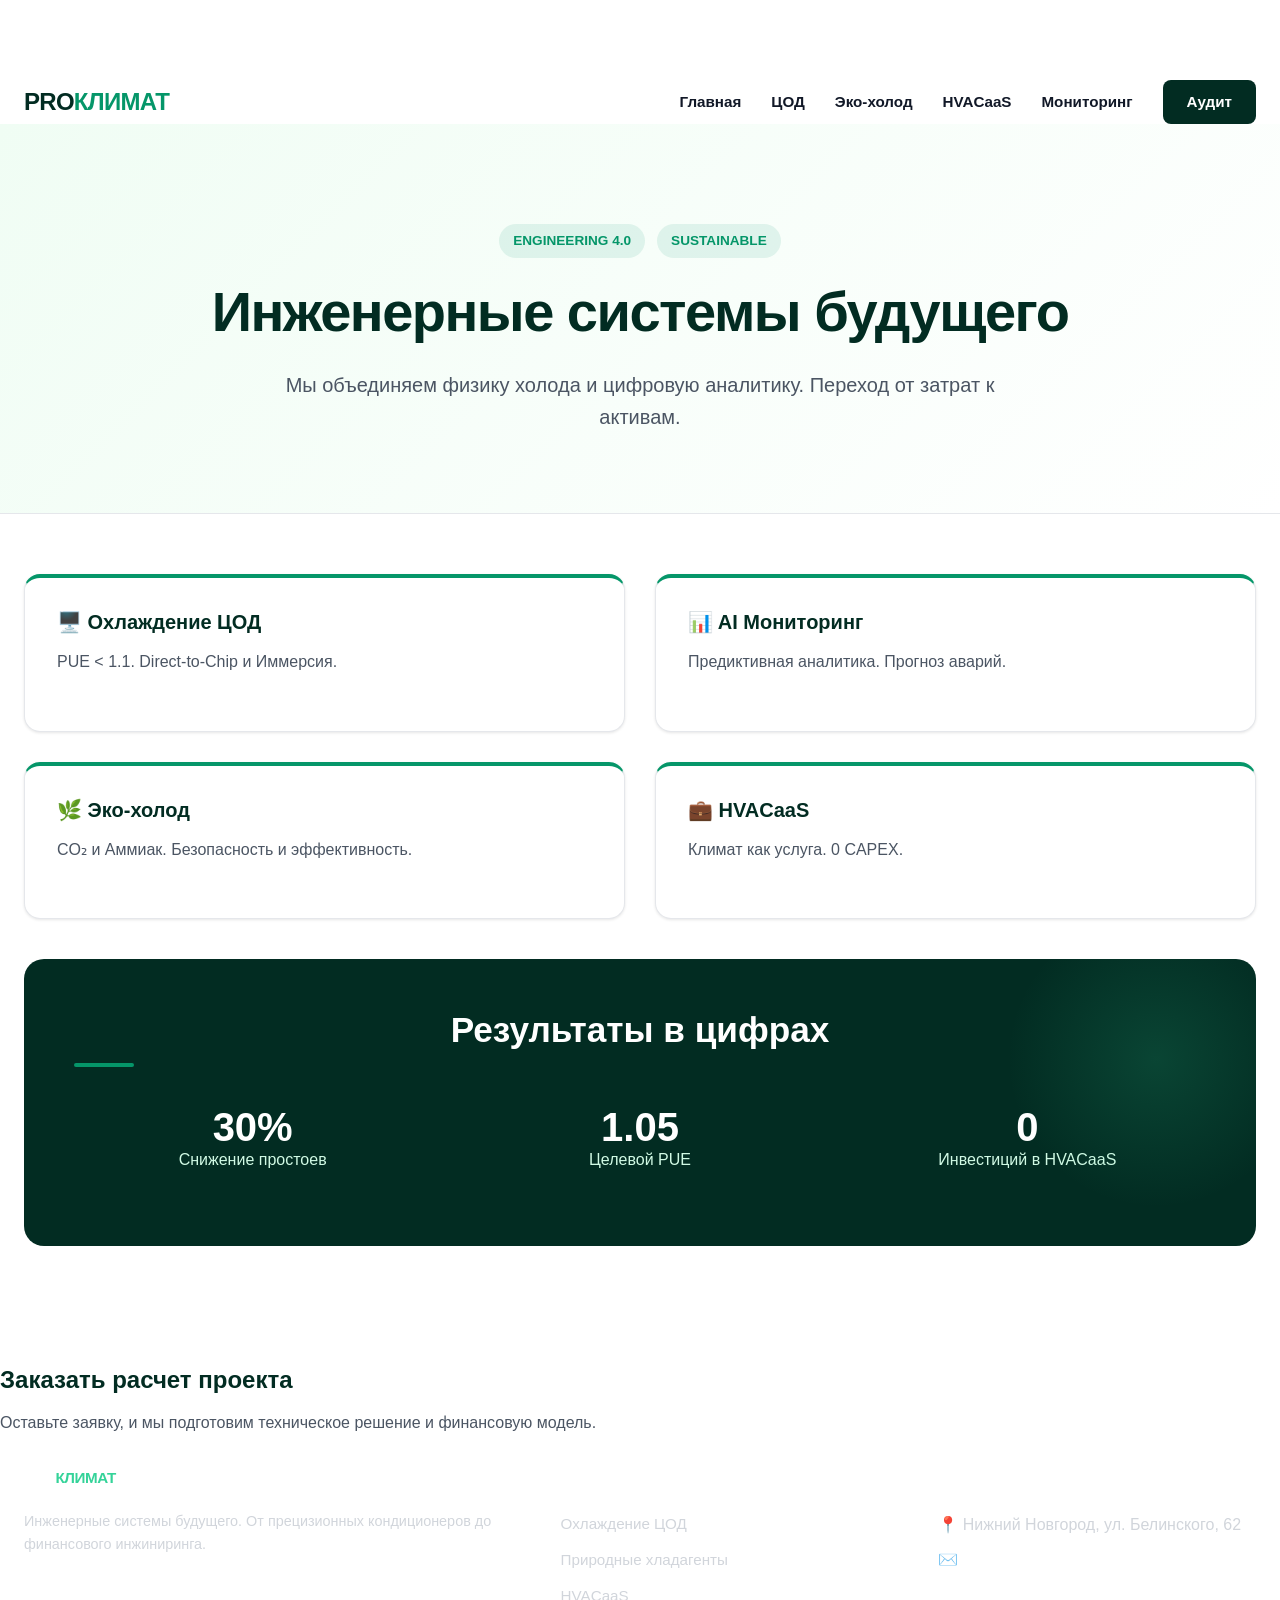
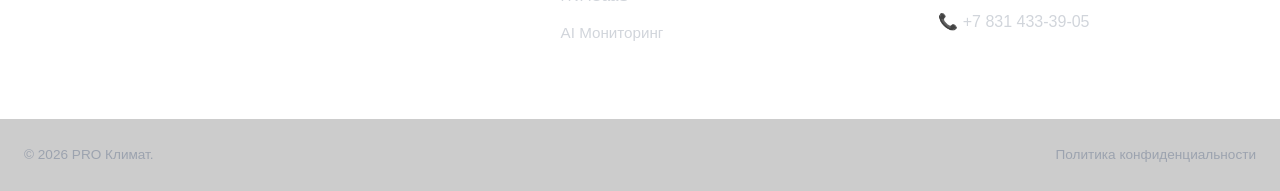
==== index.html @ 6e1ad351 "1st lose version" ====
<!DOCTYPE html>
<html lang="ru">
<head>
    <meta charset="UTF-8">
    <meta name="viewport" content="width=device-width, initial-scale=1.0">
    <title>PRO Климат — Инженерные системы будущего</title>
    <link rel="stylesheet" href="assets/css/site.css">
</head>
<body>
    <div id="header-inj"></div>

    <section class="hero" style="text-align: center;">
        <div class="container">
            <div class="badges" style="justify-content: center; margin-bottom: 20px;">
                <div class="badge">Engineering 4.0</div>
                <div class="badge">Sustainable</div>
            </div>
            <h1 class="hero-title">Инженерные системы будущего</h1>
            <p class="hero-desc" style="margin: 0 auto;">Мы объединяем физику холода и цифровую аналитику. Переход от затрат к активам.</p>
        </div>
    </section>

    <div class="container content" style="margin-bottom: 80px;">
        <div class="grid-2">
            <a href="data-centre.html" class="card card-accent">
                <h4>🖥️ Охлаждение ЦОД</h4>
                <p>PUE < 1.1. Direct-to-Chip и Иммерсия.</p>
            </a>
            <a href="monitoring.html" class="card card-accent">
                <h4>📊 AI Мониторинг</h4>
                <p>Предиктивная аналитика. Прогноз аварий.</p>
            </a>
            <a href="natural-refrigerant.html" class="card card-accent">
                <h4>🌿 Эко-холод</h4>
                <p>CO₂ и Аммиак. Безопасность и эффективность.</p>
            </a>
            <a href="hvacaas.html" class="card card-accent">
                <h4>💼 HVACaaS</h4>
                <p>Климат как услуга. 0 CAPEX.</p>
            </a>
        </div>
        
        <div class="dark-section" style="text-align: center;">
            <h2 style="margin-top:0;">Результаты в цифрах</h2>
            <div class="grid-3" style="margin-top:40px;">
                <div><div class="vb-val">30%</div><p>Снижение простоев</p></div>
                <div><div class="vb-val">1.05</div><p>Целевой PUE</p></div>
                <div><div class="vb-val">0</div><p>Инвестиций в HVACaaS</p></div>
            </div>
        </div>
    </div>

    <div id="cta-inj"></div>
    <div id="footer-inj"></div>
    <script src="assets/js/site.js"></script>
</body>
</html>
---- assets/css/site.css ----
/* ==========================================================================
   1. ДИЗАЙН-СИСТЕМА (ПЕРЕМЕННЫЕ)
   ========================================================================== */
:root {
    /* Цвета */
    --c-primary:      #022c22; /* Темно-зеленый (Основа) */
    --c-secondary:    #059669; /* Эмеральд (Акцент) */
    --c-accent:       #34D399; /* Ярко-зеленый (Детали) */
    --c-text-main:    #111827; /* Основной текст */
    --c-text-light:   #4B5563; /* Второстепенный текст */
    --c-bg-body:      #FFFFFF;
    --c-bg-gray:      #F9FAFB; /* Фон секций */
    --c-border:       #E5E7EB;
    
    /* Размеры и Отступы */
    --header-h:       80px;
    --container-w:    1280px;
    --radius:         16px;
    --section-gap:    100px;   /* Стандартный отступ между секциями */
    
    /* Тени */
    --shadow-sm:      0 1px 3px rgba(0,0,0,0.1);
    --shadow-md:      0 4px 6px -1px rgba(0,0,0,0.1);
    --shadow-lg:      0 10px 15px -3px rgba(0,0,0,0.1);
    --shadow-hover:   0 20px 25px -5px rgba(5, 150, 105, 0.15);
    
    /* Анимация */
    --transition:     all 0.3s cubic-bezier(0.4, 0, 0.2, 1);
}

/* ==========================================================================
   2. БАЗОВЫЕ СТИЛИ (RESET)
   ========================================================================== */
*, *::before, *::after { box-sizing: border-box; margin: 0; padding: 0; }

html { 
    scroll-behavior: smooth; 
    scroll-padding-top: 100px; 
}

body {
    font-family: 'Inter', sans-serif;
    color: var(--c-text-main);
    background-color: var(--c-bg-body);
    line-height: 1.6;
    -webkit-font-smoothing: antialiased;
    
    /* STICKY FOOTER HACK */
    display: flex;
    flex-direction: column;
    min-height: 100vh;
    padding-top: var(--header-h); /* Отступ под фиксированную шапку */
}

h1, h2, h3, h4 {
    font-family: 'Manrope', sans-serif;
    font-weight: 800;
    color: var(--c-primary);
    line-height: 1.2;
    margin-bottom: 1rem;
}

p { margin-bottom: 1.5rem; color: var(--c-text-light); }
a { text-decoration: none; color: inherit; transition: var(--transition); }
ul { list-style: none; }
img { max-width: 100%; display: block; }

/* Контейнер */
.container {
    width: 100%;
    max-width: var(--container-w);
    margin: 0 auto;
    padding: 0 24px;
}

/* ==========================================================================
   3. КОМПОНЕНТЫ ШАПКИ (HEADER)
   ========================================================================== */
header {
    position: fixed; top: 0; left: 0; width: 100%; height: var(--header-h);
    background: rgba(255, 255, 255, 0.98);
    border-bottom: 1px solid var(--c-border);
    backdrop-filter: blur(12px);
    z-index: 1000;
    display: flex; align-items: center;
}

.header-inner { display: flex; justify-content: space-between; align-items: center; }

.logo { 
    font-family: 'Manrope', sans-serif; font-size: 1.5rem; font-weight: 800; 
    color: var(--c-primary); text-transform: uppercase; letter-spacing: -0.03em; 
}
.logo span { color: var(--c-secondary); }

.nav { display: flex; gap: 30px; align-items: center; }
.nav a { font-weight: 600; font-size: 0.95rem; color: var(--c-text-main); position: relative; }
.nav a:hover, .nav a.active { color: var(--c-secondary); }

.btn-nav {
    padding: 10px 24px; background: var(--c-primary); color: white !important;
    border-radius: 8px; font-weight: 600; font-size: 0.9rem;
}
.btn-nav:hover { background: var(--c-secondary); transform: translateY(-2px); }

/* ==========================================================================
   4. HERO SECTION
   ========================================================================== */
.hero {
    padding: 100px 0 80px;
    background: linear-gradient(135deg, #F0FDF4 0%, #FFFFFF 100%);
    border-bottom: 1px solid var(--c-border);
    margin-bottom: 60px;
}

.breadcrumbs { font-size: 0.9rem; color: var(--c-text-light); margin-bottom: 24px; font-weight: 500; }
.breadcrumbs a:hover { color: var(--c-secondary); }
.breadcrumbs span { margin: 0 10px; color: #D1D5DB; }

.hero-title { font-size: 3.5rem; margin-bottom: 24px; letter-spacing: -1.5px; }
.hero-desc { font-size: 1.25rem; max-width: 750px; margin-bottom: 35px; color: var(--c-text-light); }

.badges { display: flex; gap: 12px; flex-wrap: wrap; }
.badge { 
    background: rgba(5, 150, 105, 0.1); color: var(--c-secondary); 
    padding: 6px 14px; border-radius: 50px; font-size: 0.85rem; font-weight: 700; text-transform: uppercase;
}

/* ==========================================================================
   5. СЕТКА И ЛЕЙАУТ (Sidebar + Content)
   ========================================================================== */
.layout {
    display: grid;
    grid-template-columns: 260px 1fr;
    gap: 60px;
    align-items: start;
    margin-bottom: var(--section-gap);
}

/* Сайдбар */
.sidebar { position: sticky; top: 120px; }
.side-menu { border-left: 2px solid var(--c-border); padding-left: 0; }
.side-menu a {
    display: block; padding: 12px 20px; color: var(--c-text-light);
    font-size: 0.95rem; font-weight: 500; margin-left: -2px; border-left: 2px solid transparent;
}
.side-menu a:hover, .side-menu a.active {
    color: var(--c-secondary); border-left-color: var(--c-secondary);
    background: linear-gradient(90deg, #F0FDF4 0%, transparent 100%);
    font-weight: 700;
}
.side-label { 
    font-size: 0.75rem; text-transform: uppercase; letter-spacing: 1px; 
    color: #9CA3AF; margin-bottom: 15px; font-weight: 800; 
}

/* Контент */
.content section { margin-bottom: 80px; scroll-margin-top: 120px; }
.content h2 { 
    font-size: 2.2rem; margin-bottom: 25px; position: relative; padding-bottom: 15px; 
}
.content h2::after { 
    content: ''; position: absolute; bottom: 0; left: 0; 
    width: 60px; height: 4px; background: var(--c-secondary); border-radius: 2px;
}
.content h3 { font-size: 1.6rem; margin-top: 40px; margin-bottom: 20px; }

/* ==========================================================================
   6. UI ЭЛЕМЕНТЫ (Карточки, Списки, Таблицы)
   ========================================================================== */
.grid-2 { display: grid; grid-template-columns: 1fr 1fr; gap: 30px; }
.grid-3 { display: grid; grid-template-columns: repeat(3, 1fr); gap: 30px; }

.card {
    background: white; padding: 32px; border-radius: var(--radius);
    border: 1px solid var(--c-border); box-shadow: var(--shadow-sm);
    transition: var(--transition); height: 100%; display: flex; flex-direction: column;
}
.card:hover { transform: translateY(-5px); box-shadow: var(--shadow-hover); border-color: var(--c-accent); }
.card-accent { border-top: 4px solid var(--c-secondary); }
.card h4 { font-size: 1.25rem; margin-bottom: 15px; }

/* Списки с галочками */
.list-check li { display: flex; align-items: flex-start; gap: 15px; margin-bottom: 12px; }
.icon-ok { 
    flex-shrink: 0; width: 24px; height: 24px; background: #D1FAE5; color: var(--c-secondary);
    border-radius: 50%; display: flex; align-items: center; justify-content: center; font-size: 0.8rem; margin-top: 2px;
}

/* Таблицы */
.table-responsive { overflow-x: auto; margin: 30px 0; border: 1px solid var(--c-border); border-radius: var(--radius); }
table { width: 100%; border-collapse: collapse; min-width: 600px; }
th { background: #F3F4F6; padding: 18px 24px; text-align: left; font-size: 0.85rem; text-transform: uppercase; color: var(--c-text-light); }
td { padding: 18px 24px; border-top: 1px solid var(--c-border); vertical-align: top; }
tr:hover td { background: #F9FAFB; }

/* Темный блок (Интерактив) */
.dark-section {
    background: var(--c-primary); color: white; padding: 50px; 
    border-radius: 20px; margin: 40px 0; position: relative; overflow: hidden;
}
.dark-section::before {
    content: ''; position: absolute; top: -50px; right: -50px; width: 300px; height: 300px;
    background: radial-gradient(circle, rgba(52, 211, 153, 0.15) 0%, transparent 70%);
    border-radius: 50%; pointer-events: none;
}
.dark-section h2, .dark-section h3, .dark-section h4 { color: white; }
.dark-section p { color: #D1FAE5; }

/* ==========================================================================
   7. ВИЗУАЛИЗАЦИЯ ДАННЫХ (Графики)
   ========================================================================== */
/* График колонок */
.viz-bars { display: flex; align-items: flex-end; gap: 20px; height: 160px; margin-top: 30px; }
.vb-col { 
    flex: 1; background: rgba(255,255,255,0.1); border-radius: 8px 8px 0 0;
    display: flex; flex-direction: column; justify-content: flex-end; align-items: center;
    padding-bottom: 10px; position: relative; transition: height 1s ease;
}
.vb-col.active { background: var(--c-secondary); box-shadow: 0 0 30px rgba(5,150,105,0.4); }
.vb-val { font-size: 2.5rem; font-weight: 800; color: white; line-height: 1; }
.vb-lbl { position: absolute; bottom: -30px; font-size: 0.8rem; text-transform: uppercase; opacity: 0.7; color: #D1FAE5; }

/* График сенсора */
.sensor-chart { display: flex; align-items: flex-end; height: 100px; gap: 3px; margin-top: 20px; }
.sc-bar { flex: 1; background: var(--c-secondary); opacity: 0.6; border-radius: 2px 2px 0 0; transition: height 0.2s; }
.sc-bar.alert { background: #EF4444; opacity: 1; }

/* Полосы GWP */
.gwp-item { margin-bottom: 20px; }
.gwp-head { display: flex; justify-content: space-between; font-size: 0.9rem; font-weight: 700; margin-bottom: 8px; }
.gwp-bg { width: 100%; background: #E5E7EB; height: 10px; border-radius: 6px; overflow: hidden; }
.gwp-bar { height: 100%; background: #EF4444; width: 0; transition: width 1.5s ease-out; }
.gwp-bar.eco { background: var(--c-secondary); }

/* ==========================================================================
   8. CTA & ПОДВАЛ
   ========================================================================== */
.cta-wrapper {
    background: var(--c-bg-gray); padding: 80px 0; border-top: 1px solid var(--c-border);
}
.cta-card {
    background: white; padding: 60px; border-radius: 24px; max-width: 800px; margin: 0 auto;
    text-align: center; border: 1px solid var(--c-border); box-shadow: var(--shadow-lg);
}
.amo-container { margin-top: 30px; min-height: 250px; }

footer { 
    background: var(--c-primary); color: white; 
    padding-top: 80px; margin-top: auto; 
}
.footer-cols { display: grid; grid-template-columns: 1.5fr 1fr 1fr; gap: 60px; margin-bottom: 60px; }
.f-col h4 { color: white; margin-bottom: 25px; font-size: 1.1rem; }
.f-col a { display: block; color: #D1D5DB; margin-bottom: 12px; font-size: 0.95rem; }
.f-col a:hover { color: var(--c-accent); padding-left: 5px; }
.f-btm { background: rgba(0,0,0,0.2); padding: 25px 0; font-size: 0.85rem; color: #9CA3AF; }
.f-btm-inner { display: flex; justify-content: space-between; }

/* ==========================================================================
   9. АДАПТИВНОСТЬ
   ========================================================================== */
@media (max-width: 992px) {
    .hero-title { font-size: 2.5rem; }
    .layout { grid-template-columns: 1fr; gap: 40px; }
    .sidebar { display: none; }
    .nav { display: none; } /* Скрываем меню на моб */
    .grid-2, .grid-3, .footer-cols { grid-template-columns: 1fr; gap: 30px; }
    .cta-card { padding: 30px; }
}
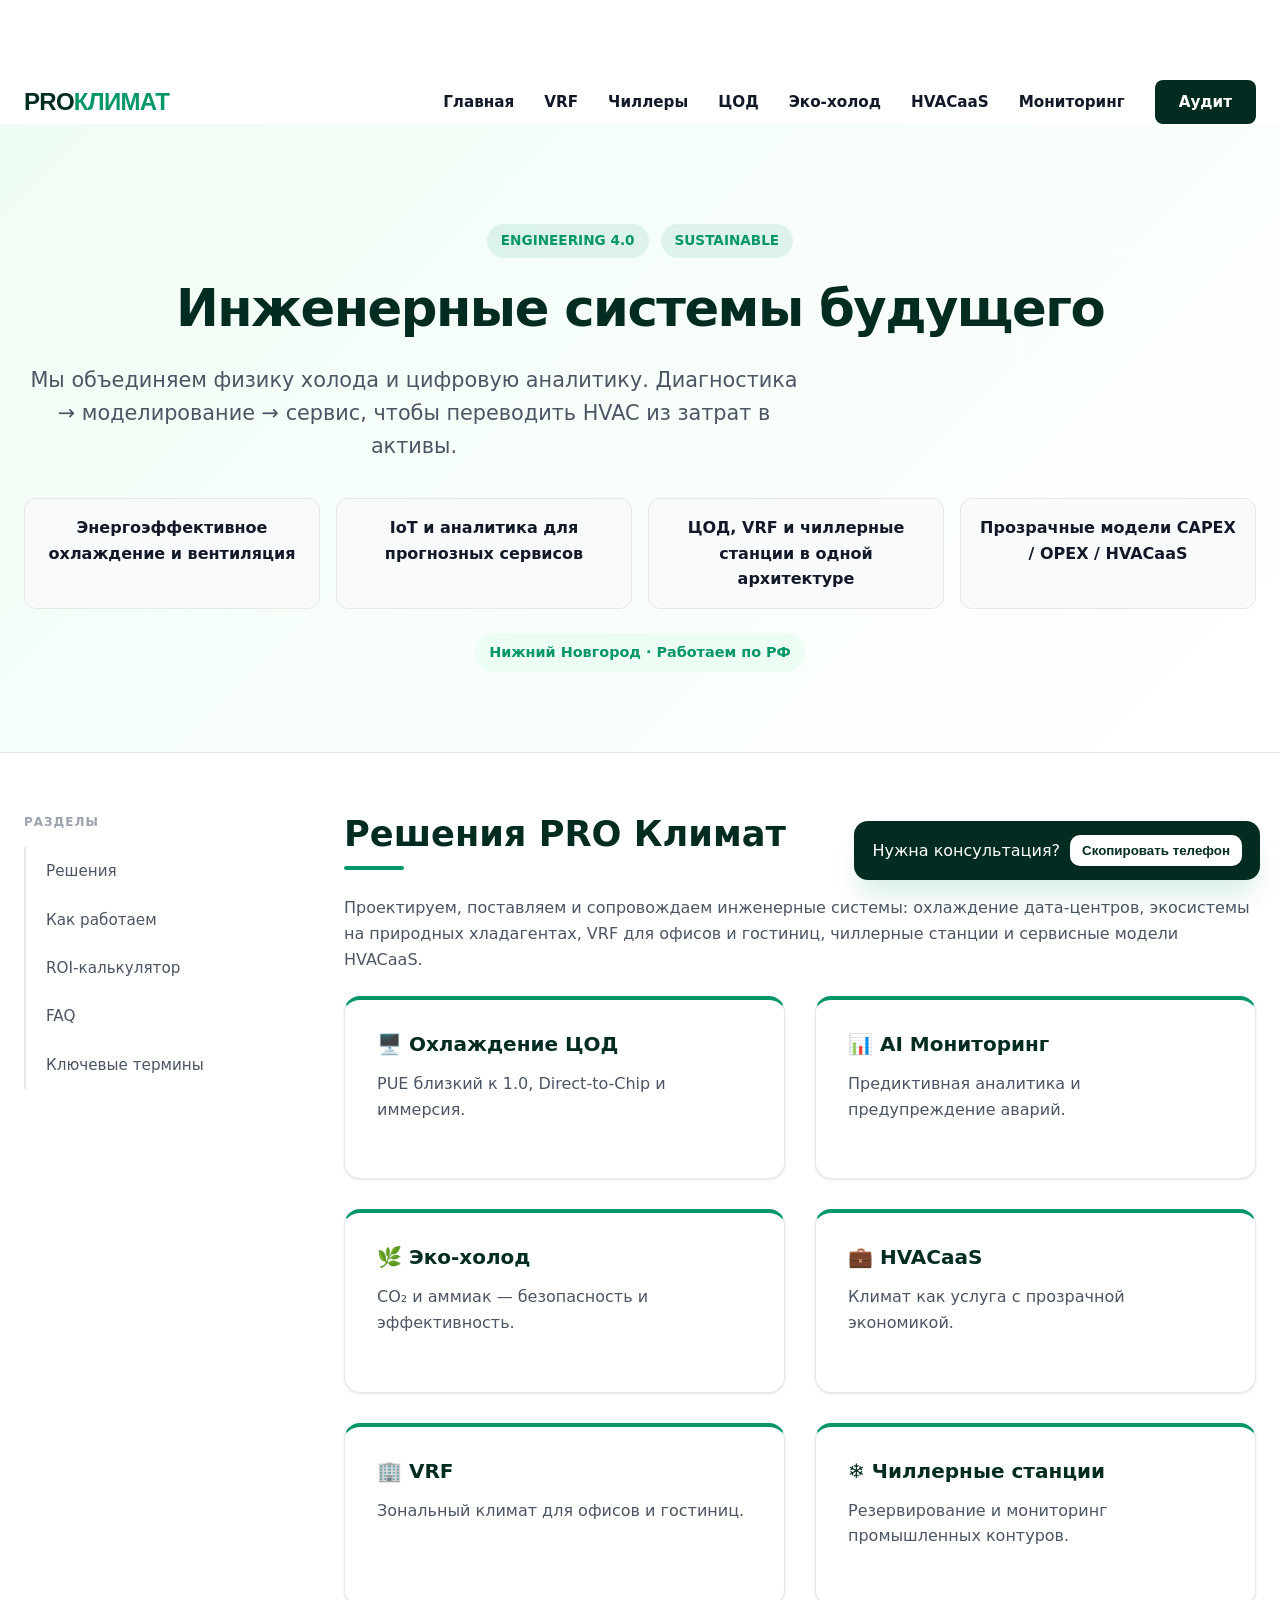
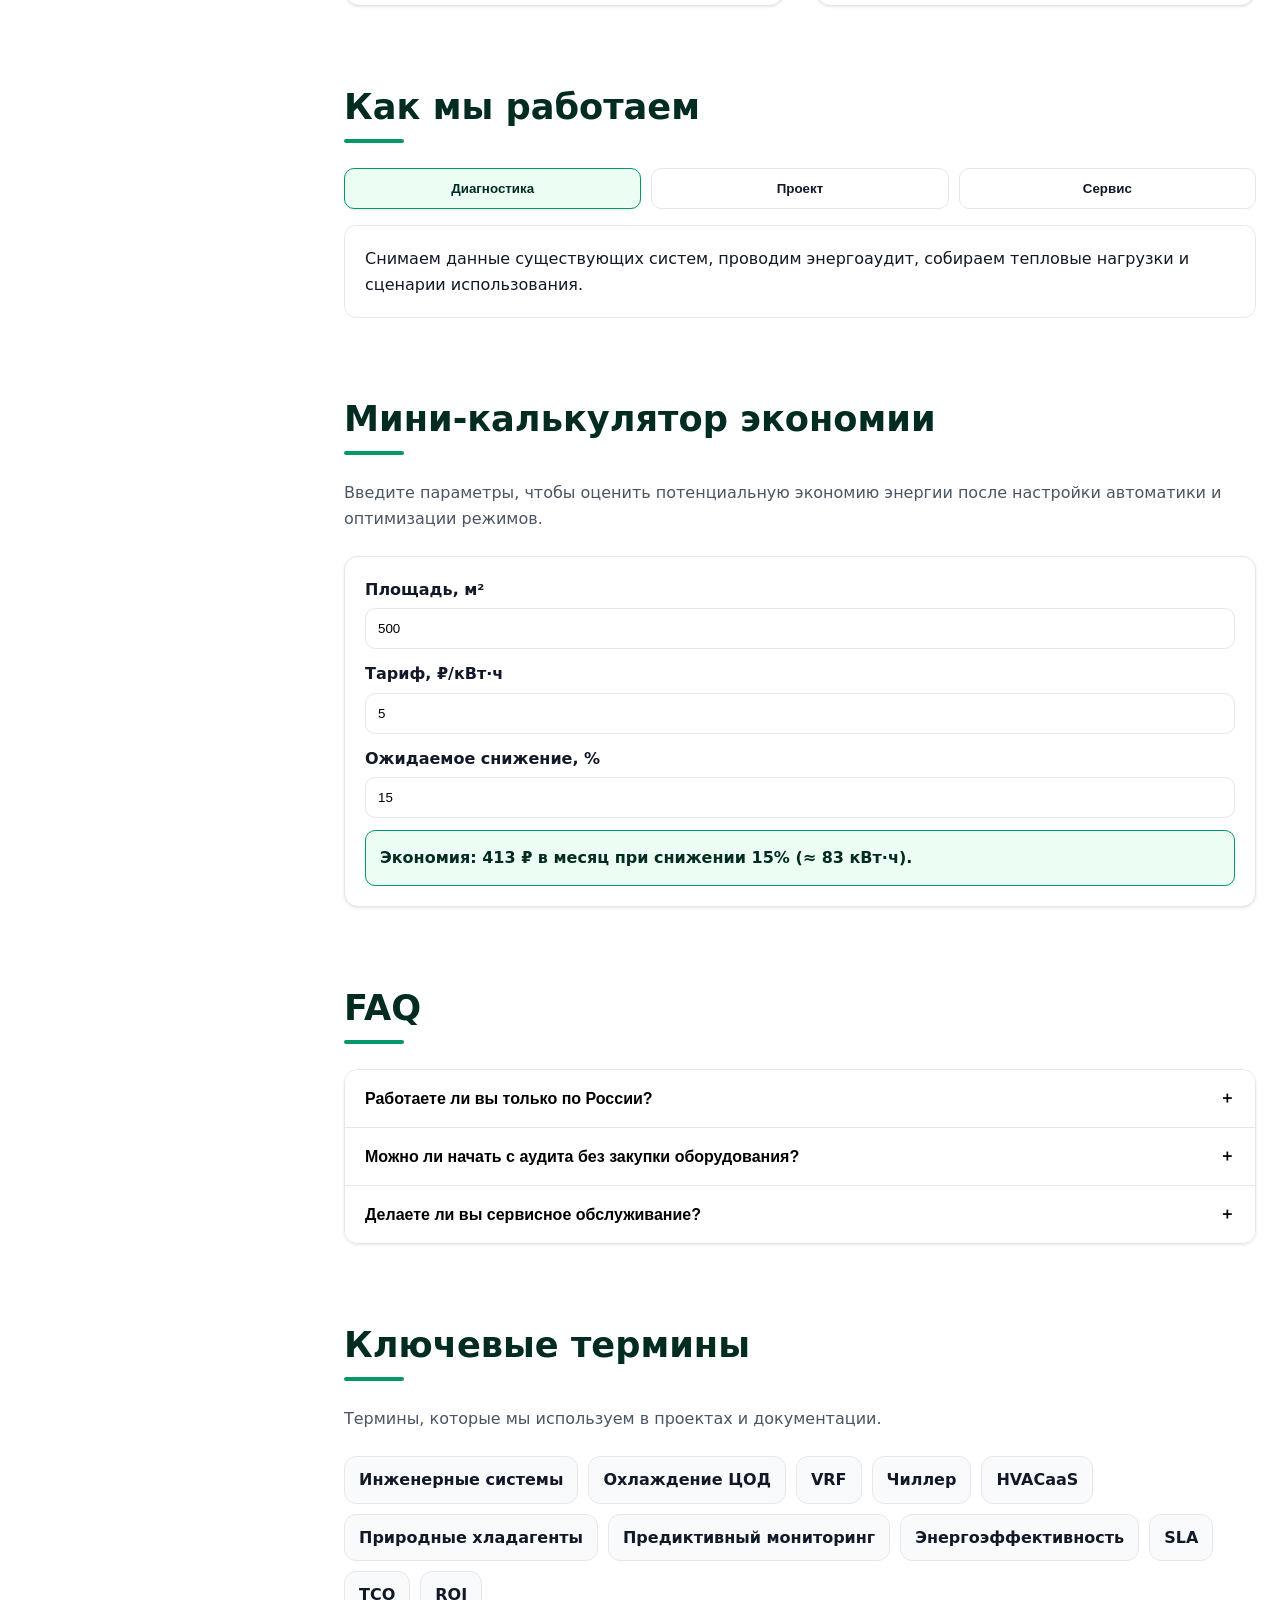
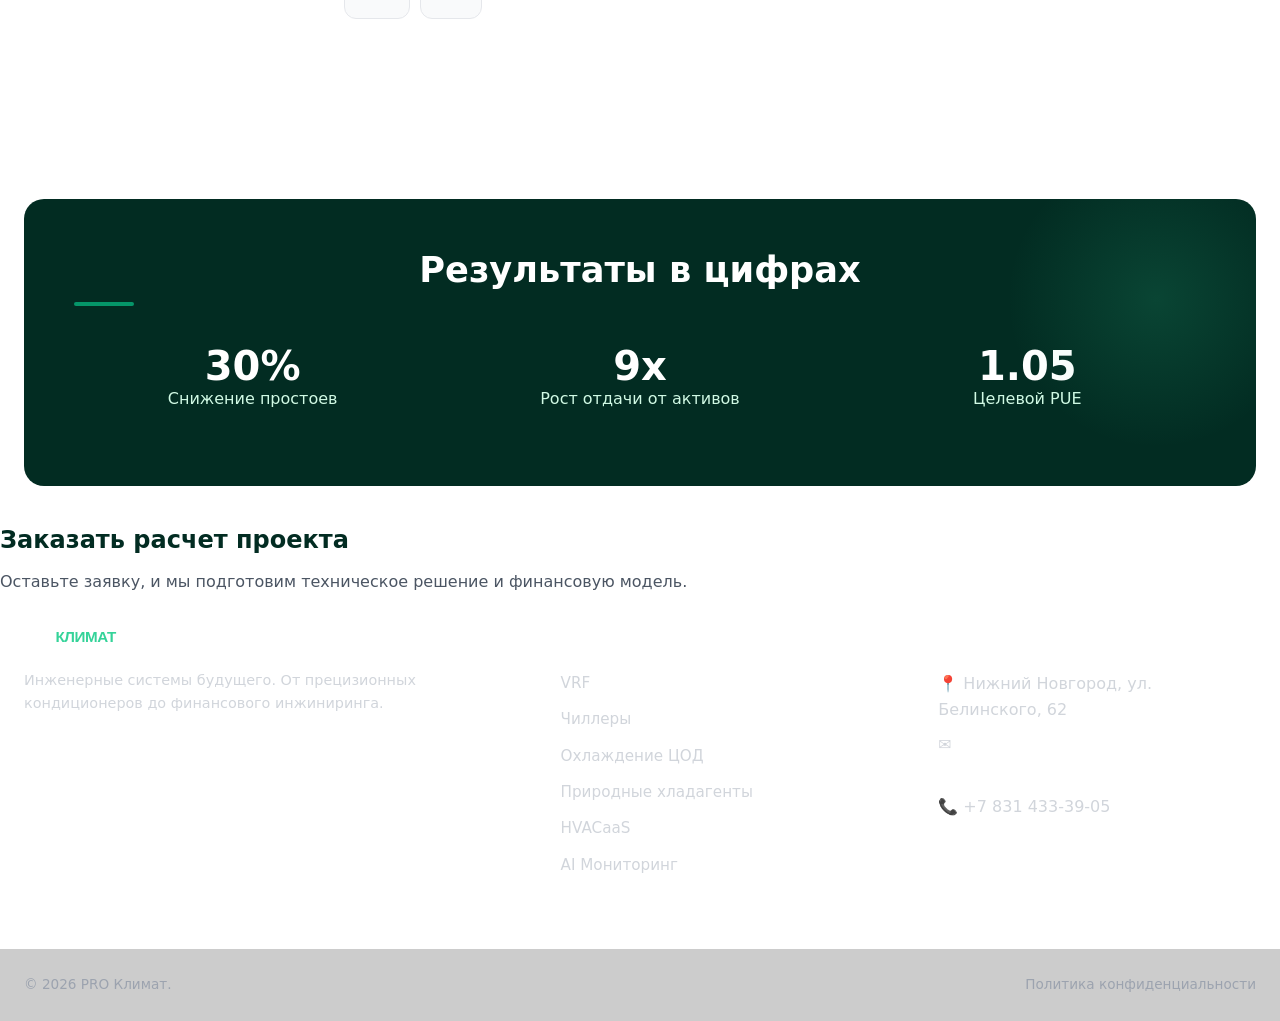
==== commit 480e8903: "Add VRF and chiller pages with unified SEO and interactivity" ====
--- a/index.html
+++ b/index.html
@@ -4,54 +4,220 @@
     <meta charset="UTF-8">
     <meta name="viewport" content="width=device-width, initial-scale=1.0">
     <title>PRO Климат — Инженерные системы будущего</title>
+    <meta name="description" content="Инженерная команда PRO Климат объединяет холод, автоматизацию и финансовые модели, чтобы переводить HVAC из затрат в активы.">
+    <link rel="canonical" href="https://pro.master52.ru/index.html">
+    <meta property="og:title" content="PRO Климат — Инженерные системы будущего">
+    <meta property="og:description" content="Энергоэффективное охлаждение, цифровая аналитика и сервисные модели HVACaaS от PRO Климат.">
+    <meta property="og:type" content="website">
+    <meta property="og:url" content="https://pro.master52.ru/index.html">
+    <meta property="og:site_name" content="PRO Климат">
+    <meta name="twitter:card" content="summary_large_image">
+    <meta name="twitter:title" content="PRO Климат — инженерные системы и аналитика">
+    <meta name="twitter:description" content="Проекты охлаждения ЦОД, VRF, чиллерные станции и мониторинг с прозрачной экономикой.">
     <link rel="stylesheet" href="assets/css/site.css">
+    <script type="application/ld+json">
+    {
+      "@context": "https://schema.org",
+      "@type": "Organization",
+      "name": "PRO Климат",
+      "url": "https://pro.master52.ru/",
+      "logo": "https://pro.master52.ru/assets/img/logo.svg",
+      "contactPoint": {
+        "@type": "ContactPoint",
+        "telephone": "+7 831 433-39-05",
+        "contactType": "customer service",
+        "email": "4333928@mail.ru"
+      },
+      "address": {
+        "@type": "PostalAddress",
+        "streetAddress": "ул. Белинского, 62",
+        "addressLocality": "Нижний Новгород",
+        "addressCountry": "RU"
+      }
+    }
+    </script>
+    <script type="application/ld+json">
+    {
+      "@context": "https://schema.org",
+      "@type": "WebSite",
+      "url": "https://pro.master52.ru/",
+      "name": "PRO Климат",
+      "potentialAction": {
+        "@type": "SearchAction",
+        "target": "https://pro.master52.ru/?q={search_term_string}",
+        "query-input": "required name=search_term_string"
+      }
+    }
+    </script>
 </head>
 <body>
     <div id="header-inj"></div>
 
-    <section class="hero" style="text-align: center;">
-        <div class="container">
-            <div class="badges" style="justify-content: center; margin-bottom: 20px;">
-                <div class="badge">Engineering 4.0</div>
-                <div class="badge">Sustainable</div>
+    <main>
+        <section class="hero reveal" aria-labelledby="home-title">
+            <div class="container" style="text-align:center;">
+                <div class="badges" style="justify-content:center; margin-bottom: 20px;">
+                    <div class="badge">Engineering 4.0</div>
+                    <div class="badge">Sustainable</div>
+                </div>
+                <h1 id="home-title" class="hero-title">Инженерные системы будущего</h1>
+                <p class="hero-desc">Мы объединяем физику холода и цифровую аналитику. Диагностика → моделирование → сервис, чтобы переводить HVAC из затрат в активы.</p>
+                <div class="summary-grid" aria-label="Краткое резюме">
+                    <div class="summary-item">Энергоэффективное охлаждение и вентиляция</div>
+                    <div class="summary-item">IoT и аналитика для прогнозных сервисов</div>
+                    <div class="summary-item">ЦОД, VRF и чиллерные станции в одной архитектуре</div>
+                    <div class="summary-item">Прозрачные модели CAPEX / OPEX / HVACaaS</div>
+                </div>
+                <div class="pill" style="margin:0 auto;">Нижний Новгород · Работаем по РФ</div>
             </div>
-            <h1 class="hero-title">Инженерные системы будущего</h1>
-            <p class="hero-desc" style="margin: 0 auto;">Мы объединяем физику холода и цифровую аналитику. Переход от затрат к активам.</p>
-        </div>
-    </section>
-
-    <div class="container content" style="margin-bottom: 80px;">
-        <div class="grid-2">
-            <a href="data-centre.html" class="card card-accent">
-                <h4>🖥️ Охлаждение ЦОД</h4>
-                <p>PUE < 1.1. Direct-to-Chip и Иммерсия.</p>
-            </a>
-            <a href="monitoring.html" class="card card-accent">
-                <h4>📊 AI Мониторинг</h4>
-                <p>Предиктивная аналитика. Прогноз аварий.</p>
-            </a>
-            <a href="natural-refrigerant.html" class="card card-accent">
-                <h4>🌿 Эко-холод</h4>
-                <p>CO₂ и Аммиак. Безопасность и эффективность.</p>
-            </a>
-            <a href="hvacaas.html" class="card card-accent">
-                <h4>💼 HVACaaS</h4>
-                <p>Климат как услуга. 0 CAPEX.</p>
-            </a>
-        </div>
-        
-        <div class="dark-section" style="text-align: center;">
-            <h2 style="margin-top:0;">Результаты в цифрах</h2>
-            <div class="grid-3" style="margin-top:40px;">
-                <div><div class="vb-val">30%</div><p>Снижение простоев</p></div>
-                <div><div class="vb-val">1.05</div><p>Целевой PUE</p></div>
-                <div><div class="vb-val">0</div><p>Инвестиций в HVACaaS</p></div>
+        </section>
+
+        <div class="container content">
+            <section id="solutions" class="reveal">
+                <div class="layout">
+                    <aside class="sidebar" aria-label="Навигация по странице">
+                        <div class="side-label">Разделы</div>
+                        <div class="side-menu">
+                            <a href="#solutions">Решения</a>
+                            <a href="#process">Как работаем</a>
+                            <a href="#calculator">ROI-калькулятор</a>
+                            <a href="#faq">FAQ</a>
+                            <a href="#terms">Ключевые термины</a>
+                        </div>
+                    </aside>
+                    <div class="content">
+                        <section aria-labelledby="solutions-title">
+                            <h2 id="solutions-title">Решения PRO Климат</h2>
+                            <p>Проектируем, поставляем и сопровождаем инженерные системы: охлаждение дата-центров, экосистемы на природных хладагентах, VRF для офисов и гостиниц, чиллерные станции и сервисные модели HVACaaS.</p>
+                            <div class="grid-2">
+                                <a href="data-centre.html" class="card card-accent">
+                                    <h4>🖥️ Охлаждение ЦОД</h4>
+                                    <p>PUE близкий к 1.0, Direct-to-Chip и иммерсия.</p>
+                                </a>
+                                <a href="monitoring.html" class="card card-accent">
+                                    <h4>📊 AI Мониторинг</h4>
+                                    <p>Предиктивная аналитика и предупреждение аварий.</p>
+                                </a>
+                                <a href="natural-refrigerant.html" class="card card-accent">
+                                    <h4>🌿 Эко-холод</h4>
+                                    <p>CO₂ и аммиак — безопасность и эффективность.</p>
+                                </a>
+                                <a href="hvacaas.html" class="card card-accent">
+                                    <h4>💼 HVACaaS</h4>
+                                    <p>Климат как услуга с прозрачной экономикой.</p>
+                                </a>
+                                <a href="vrf.html" class="card card-accent">
+                                    <h4>🏢 VRF</h4>
+                                    <p>Зональный климат для офисов и гостиниц.</p>
+                                </a>
+                                <a href="chiller.html" class="card card-accent">
+                                    <h4>❄️ Чиллерные станции</h4>
+                                    <p>Резервирование и мониторинг промышленных контуров.</p>
+                                </a>
+                            </div>
+                        </section>
+
+                        <section id="process" aria-labelledby="process-title" class="reveal">
+                            <h2 id="process-title">Как мы работаем</h2>
+                            <div class="tab-buttons" role="tablist" aria-label="Этапы работы">
+                                <button role="tab" aria-selected="true" aria-controls="tab1" id="tab-btn-1">Диагностика</button>
+                                <button role="tab" aria-selected="false" aria-controls="tab2" id="tab-btn-2">Проект</button>
+                                <button role="tab" aria-selected="false" aria-controls="tab3" id="tab-btn-3">Сервис</button>
+                            </div>
+                            <div id="tab1" class="tab-panel active" role="tabpanel" aria-labelledby="tab-btn-1">
+                                Снимаем данные существующих систем, проводим энергоаудит, собираем тепловые нагрузки и сценарии использования.
+                            </div>
+                            <div id="tab2" class="tab-panel" role="tabpanel" aria-labelledby="tab-btn-2">
+                                Моделируем трассировку, подбираем оборудование, готовим ТЗ, ведомость материалов и модели TCO/ROI.
+                            </div>
+                            <div id="tab3" class="tab-panel" role="tabpanel" aria-labelledby="tab-btn-3">
+                                Запускаем мониторинг, обучаем персонал и сопровождаем по SLA: регламенты, диагностика и дистанционная поддержка.
+                            </div>
+                        </section>
+
+                        <section id="calculator" aria-labelledby="calc-title" class="reveal">
+                            <h2 id="calc-title">Мини-калькулятор экономии</h2>
+                            <p>Введите параметры, чтобы оценить потенциальную экономию энергии после настройки автоматики и оптимизации режимов.</p>
+                            <div class="calc-card" data-calculator="home">
+                                <label for="area">Площадь, м²</label>
+                                <input id="area" type="number" min="50" value="500" inputmode="numeric">
+                                <label for="tariff">Тариф, ₽/кВт·ч</label>
+                                <input id="tariff" type="number" min="1" step="0.01" value="5" inputmode="decimal">
+                                <label for="saving">Ожидаемое снижение, %</label>
+                                <input id="saving" type="number" min="1" max="40" value="15" inputmode="numeric">
+                                <div class="calc-output" aria-live="polite">Результат появится после ввода параметров.</div>
+                            </div>
+                        </section>
+
+                        <section id="faq" aria-labelledby="faq-title" class="reveal">
+                            <h2 id="faq-title">FAQ</h2>
+                            <div class="accordion" data-accordion>
+                                <div class="accordion-item">
+                                    <button type="button" aria-expanded="false">Работаете ли вы только по России?<span class="icon">＋</span></button>
+                                    <div class="accordion-panel">Базируемся в Нижнем Новгороде и работаем по всей стране, поддерживаем проекты с удаленным мониторингом.</div>
+                                </div>
+                                <div class="accordion-item">
+                                    <button type="button" aria-expanded="false">Можно ли начать с аудита без закупки оборудования?<span class="icon">＋</span></button>
+                                    <div class="accordion-panel">Да, часто начинаем с обследования, моделей TCO и быстрых мер по регулировке режимов.</div>
+                                </div>
+                                <div class="accordion-item">
+                                    <button type="button" aria-expanded="false">Делаете ли вы сервисное обслуживание?<span class="icon">＋</span></button>
+                                    <div class="accordion-panel">Предоставляем сервисные контракты с регламентами, обучением и дистанционным контролем.</div>
+                                </div>
+                            </div>
+                        </section>
+
+                        <section id="terms" aria-labelledby="terms-title" class="reveal">
+                            <h2 id="terms-title">Ключевые термины</h2>
+                            <p>Термины, которые мы используем в проектах и документации.</p>
+                            <div class="key-terms">
+                                <span>Инженерные системы</span>
+                                <span>Охлаждение ЦОД</span>
+                                <span>VRF</span>
+                                <span>Чиллер</span>
+                                <span>HVACaaS</span>
+                                <span>Природные хладагенты</span>
+                                <span>Предиктивный мониторинг</span>
+                                <span>Энергоэффективность</span>
+                                <span>SLA</span>
+                                <span>TCO</span>
+                                <span>ROI</span>
+                            </div>
+                        </section>
+                    </div>
+                </div>
+            </section>
+
+            <div class="dark-section reveal" style="text-align:center;">
+                <h2 style="margin-top:0;">Результаты в цифрах</h2>
+                <div class="grid-3" style="margin-top:40px;">
+                    <div><div class="vb-val">30%</div><p>Снижение простоев</p></div>
+                    <div><div class="vb-val" id="ebitda-num">5x</div><p>Рост отдачи от активов</p></div>
+                    <div><div class="vb-val">1.05</div><p>Целевой PUE</p></div>
+                </div>
             </div>
         </div>
-    </div>
+    </main>
 
     <div id="cta-inj"></div>
     <div id="footer-inj"></div>
-    <script src="assets/js/site.js"></script>
+
+    <div class="sticky-cta" role="alert" aria-live="polite">
+        <span>Нужна консультация?</span>
+        <button type="button" data-copy="+7 831 433-39-05">Скопировать телефон</button>
+    </div>
+
+    <script src="assets/js/site.js" defer></script>
+    <script type="application/ld+json">
+    {
+      "@context": "https://schema.org",
+      "@type": "FAQPage",
+      "mainEntity": [
+        {"@type": "Question","name": "Работаете ли вы только по России?","acceptedAnswer":{"@type":"Answer","text":"Базируемся в Нижнем Новгороде и работаем по всей стране, поддерживаем проекты с удаленным мониторингом."}},
+        {"@type": "Question","name": "Можно ли начать с аудита без закупки оборудования?","acceptedAnswer":{"@type":"Answer","text":"Да, часто начинаем с обследования, моделей TCO и быстрых мер по регулировке режимов."}},
+        {"@type": "Question","name": "Делаете ли вы сервисное обслуживание?","acceptedAnswer":{"@type":"Answer","text":"Предоставляем сервисные контракты с регламентами, обучением и дистанционным контролем."}}
+      ]
+    }
+    </script>
 </body>
-</html>+</html>
--- a/assets/css/site.css
+++ b/assets/css/site.css
@@ -39,7 +39,7 @@
 }
 
 body {
-    font-family: 'Inter', sans-serif;
+    font-family: 'Inter', system-ui, -apple-system, BlinkMacSystemFont, "Segoe UI", sans-serif;
     color: var(--c-text-main);
     background-color: var(--c-bg-body);
     line-height: 1.6;
@@ -53,7 +53,7 @@
 }
 
 h1, h2, h3, h4 {
-    font-family: 'Manrope', sans-serif;
+    font-family: 'Manrope', 'Inter', system-ui, sans-serif;
     font-weight: 800;
     color: var(--c-primary);
     line-height: 1.2;
@@ -117,8 +117,8 @@
 .breadcrumbs a:hover { color: var(--c-secondary); }
 .breadcrumbs span { margin: 0 10px; color: #D1D5DB; }
 
-.hero-title { font-size: 3.5rem; margin-bottom: 24px; letter-spacing: -1.5px; }
-.hero-desc { font-size: 1.25rem; max-width: 750px; margin-bottom: 35px; color: var(--c-text-light); }
+.hero-title { font-size: clamp(2.1rem, 4vw, 3.5rem); margin-bottom: 24px; letter-spacing: -1.5px; }
+.hero-desc { font-size: clamp(1.05rem, 2vw, 1.3rem); max-width: 780px; margin-bottom: 35px; color: var(--c-text-light); }
 
 .badges { display: flex; gap: 12px; flex-wrap: wrap; }
 .badge { 
@@ -170,6 +170,7 @@
    ========================================================================== */
 .grid-2 { display: grid; grid-template-columns: 1fr 1fr; gap: 30px; }
 .grid-3 { display: grid; grid-template-columns: repeat(3, 1fr); gap: 30px; }
+.grid-responsive { display: grid; gap: 20px; grid-template-columns: repeat(auto-fit, minmax(240px, 1fr)); }
 
 .card {
     background: white; padding: 32px; border-radius: var(--radius);
@@ -179,6 +180,45 @@
 .card:hover { transform: translateY(-5px); box-shadow: var(--shadow-hover); border-color: var(--c-accent); }
 .card-accent { border-top: 4px solid var(--c-secondary); }
 .card h4 { font-size: 1.25rem; margin-bottom: 15px; }
+
+.pill { display: inline-flex; align-items: center; gap: 8px; padding: 8px 14px; border-radius: 999px; background: #ECFDF3; color: var(--c-secondary); font-weight: 700; font-size: 0.9rem; }
+
+.summary-grid { display: grid; grid-template-columns: repeat(auto-fit, minmax(220px, 1fr)); gap: 16px; margin: 24px 0; }
+.summary-item { background: var(--c-bg-gray); padding: 16px 18px; border-radius: 12px; font-weight: 600; color: var(--c-text-main); border: 1px solid var(--c-border); }
+
+.feature-list { display: grid; grid-template-columns: repeat(auto-fit, minmax(260px, 1fr)); gap: 20px; }
+.feature { display: flex; gap: 14px; padding: 18px; border: 1px solid var(--c-border); border-radius: 12px; background: white; box-shadow: var(--shadow-sm); }
+.feature svg { width: 24px; height: 24px; color: var(--c-secondary); flex-shrink: 0; }
+
+.tab-buttons { display: grid; grid-template-columns: repeat(auto-fit, minmax(160px, 1fr)); gap: 10px; margin-bottom: 16px; }
+.tab-buttons button { padding: 12px 16px; border-radius: 10px; border: 1px solid var(--c-border); background: white; font-weight: 700; color: var(--c-text-main); cursor: pointer; transition: var(--transition); }
+.tab-buttons button[aria-selected="true"] { background: #ECFDF3; border-color: var(--c-secondary); color: var(--c-primary); box-shadow: var(--shadow-sm); }
+
+.tab-panel { display: none; border: 1px solid var(--c-border); border-radius: 12px; padding: 20px; background: white; }
+.tab-panel.active { display: block; }
+
+.accordion { border: 1px solid var(--c-border); border-radius: 14px; overflow: hidden; box-shadow: var(--shadow-sm); }
+.accordion-item + .accordion-item { border-top: 1px solid var(--c-border); }
+.accordion button { width: 100%; text-align: left; padding: 18px 20px; background: white; border: none; font-weight: 700; font-size: 1rem; display: flex; justify-content: space-between; align-items: center; cursor: pointer; }
+.accordion button:focus-visible { outline: 3px solid var(--c-secondary); outline-offset: 2px; }
+.accordion .icon { transition: transform 0.3s ease; }
+.accordion [aria-expanded="true"] .icon { transform: rotate(45deg); }
+.accordion-panel { padding: 0 20px 18px; color: var(--c-text-light); display: none; }
+.accordion-panel.open { display: block; }
+
+.calc-card { padding: 20px; border: 1px solid var(--c-border); border-radius: 14px; background: white; box-shadow: var(--shadow-sm); }
+.calc-card label { display: block; font-weight: 700; margin-bottom: 6px; }
+.calc-card input, .calc-card select { width: 100%; padding: 12px; border-radius: 10px; border: 1px solid var(--c-border); margin-bottom: 12px; }
+.calc-output { background: #ECFDF3; border: 1px solid var(--c-secondary); padding: 14px; border-radius: 10px; font-weight: 700; color: var(--c-primary); }
+
+.key-terms { display: flex; flex-wrap: wrap; gap: 10px; margin-top: 14px; }
+.key-terms span { padding: 10px 14px; background: var(--c-bg-gray); border-radius: 12px; border: 1px solid var(--c-border); font-weight: 700; color: var(--c-text-main); }
+
+.sticky-cta { position: fixed; bottom: 20px; right: 20px; background: var(--c-primary); color: white; padding: 14px 18px; border-radius: 14px; display: flex; align-items: center; gap: 10px; box-shadow: var(--shadow-hover); z-index: 999; }
+.sticky-cta button { background: white; color: var(--c-primary); border: none; padding: 8px 12px; border-radius: 10px; font-weight: 700; cursor: pointer; }
+
+.reveal { opacity: 0; transform: translateY(16px); transition: opacity 0.6s ease, transform 0.6s ease; }
+.reveal.visible { opacity: 1; transform: translateY(0); }
 
 /* Списки с галочками */
 .list-check li { display: flex; align-items: flex-start; gap: 15px; margin-bottom: 12px; }
@@ -266,4 +306,18 @@
     .nav { display: none; } /* Скрываем меню на моб */
     .grid-2, .grid-3, .footer-cols { grid-template-columns: 1fr; gap: 30px; }
     .cta-card { padding: 30px; }
+}
+
+@media (max-width: 640px) {
+    :root { --section-gap: 72px; }
+    .hero { padding: 80px 0 60px; }
+    .hero-desc { margin-bottom: 24px; }
+    .sticky-cta { left: 16px; right: 16px; justify-content: space-between; }
+}
+
+@media (max-width: 480px) {
+    .badge { font-size: 0.8rem; }
+    .calc-card { padding: 16px; }
+    .tab-buttons { grid-template-columns: 1fr; }
+    .tab-buttons button { text-align: left; }
 }
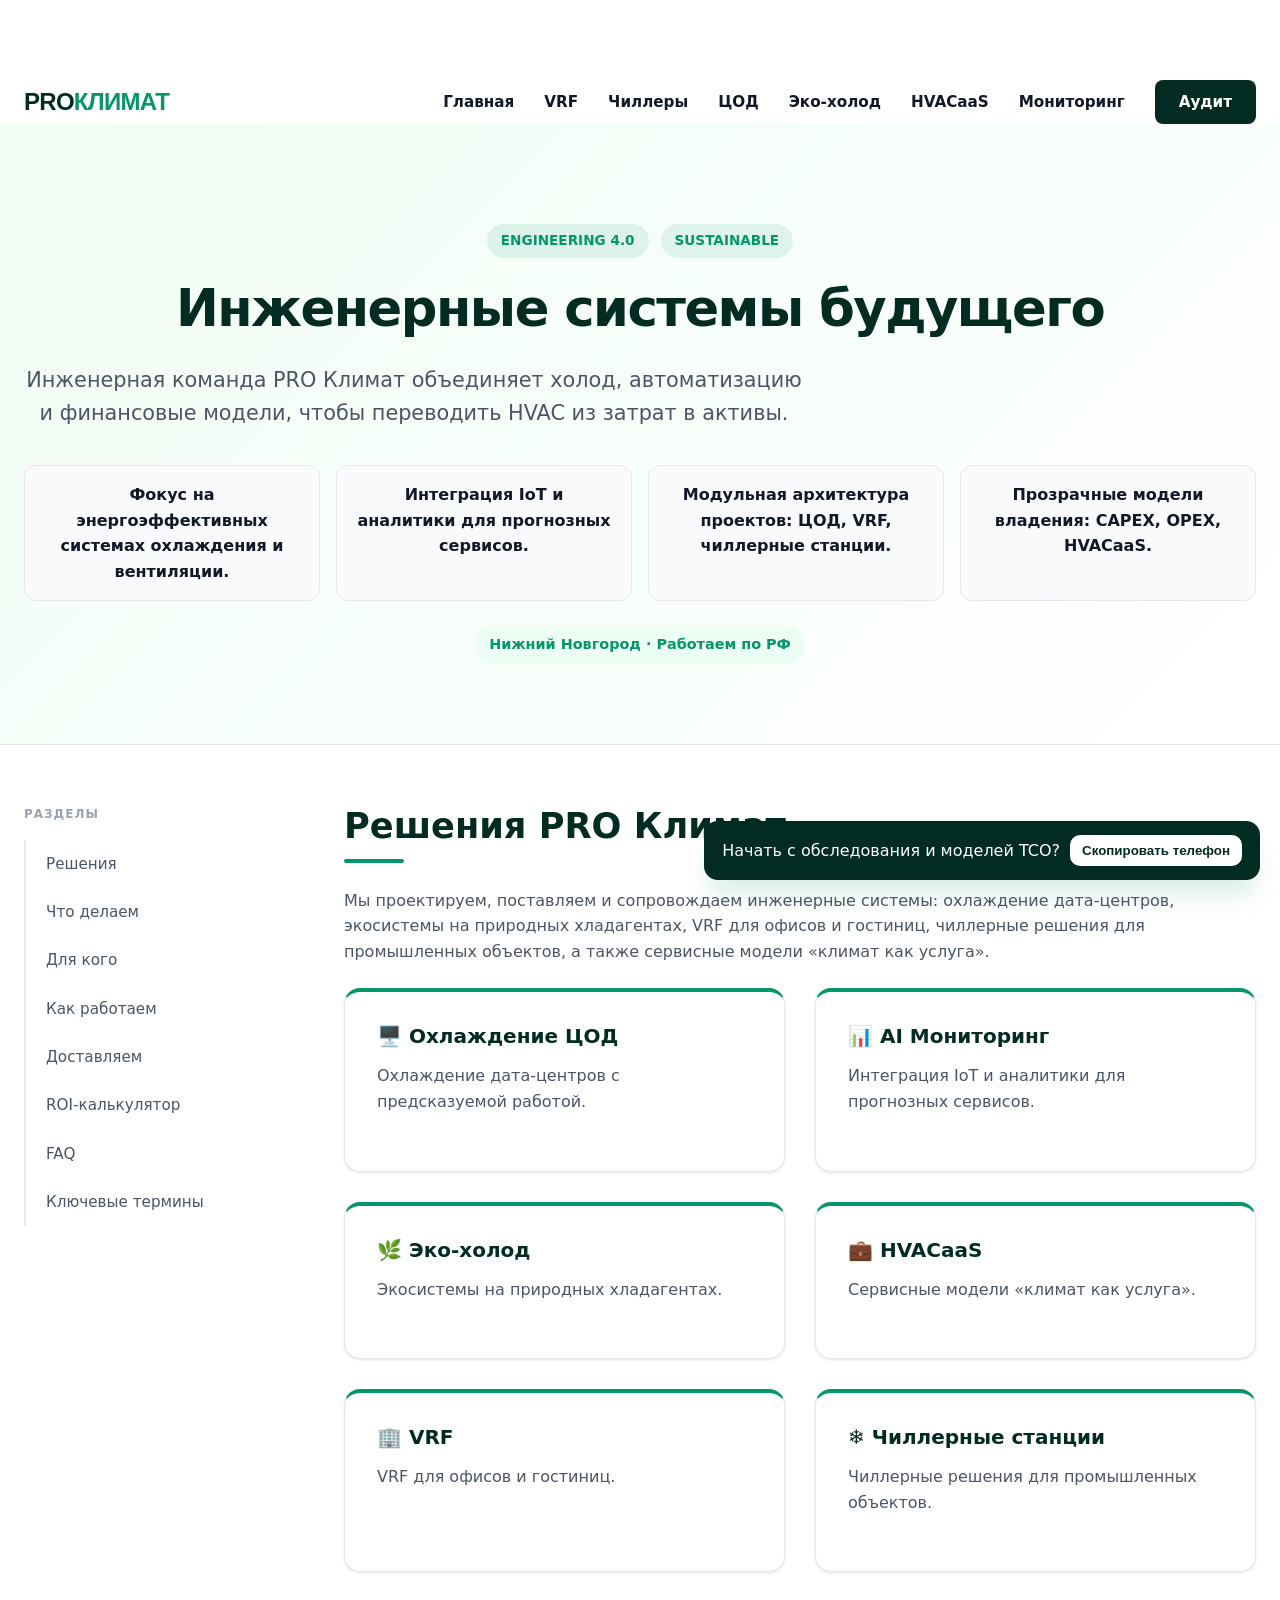
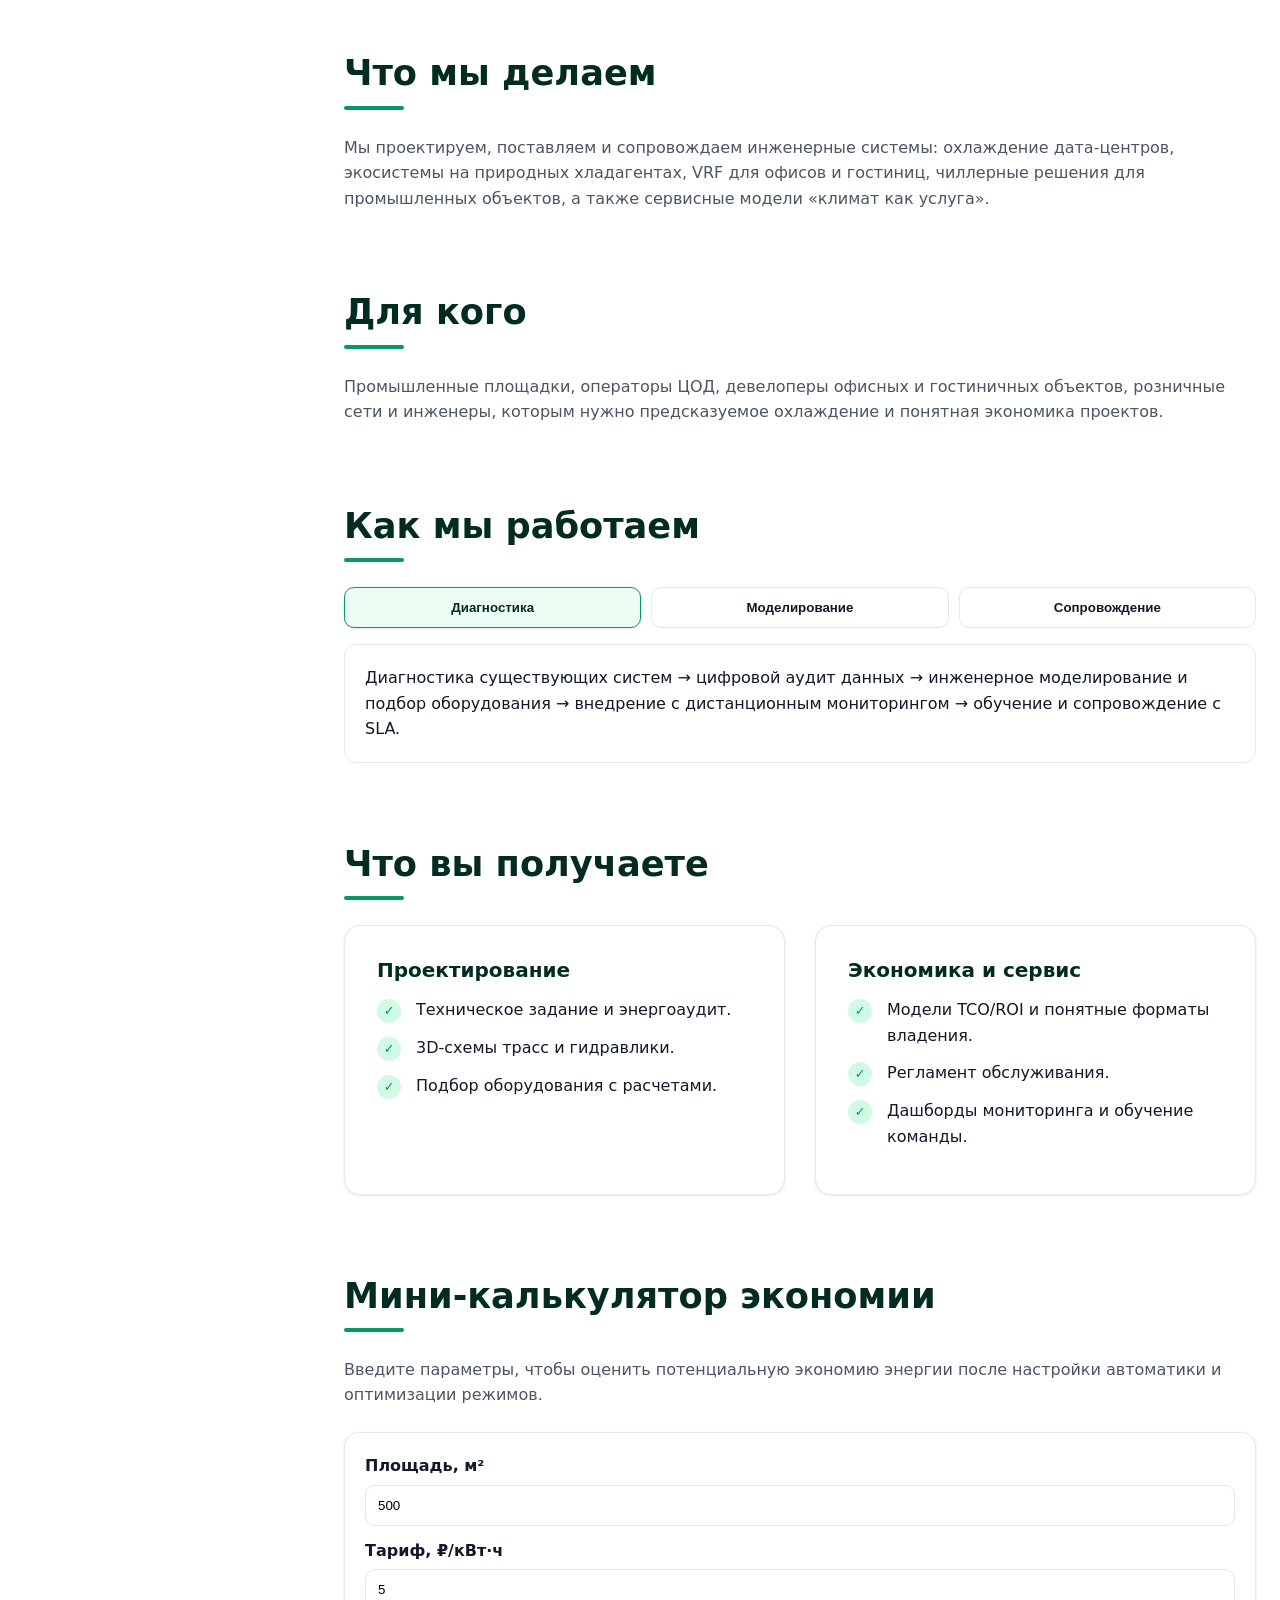
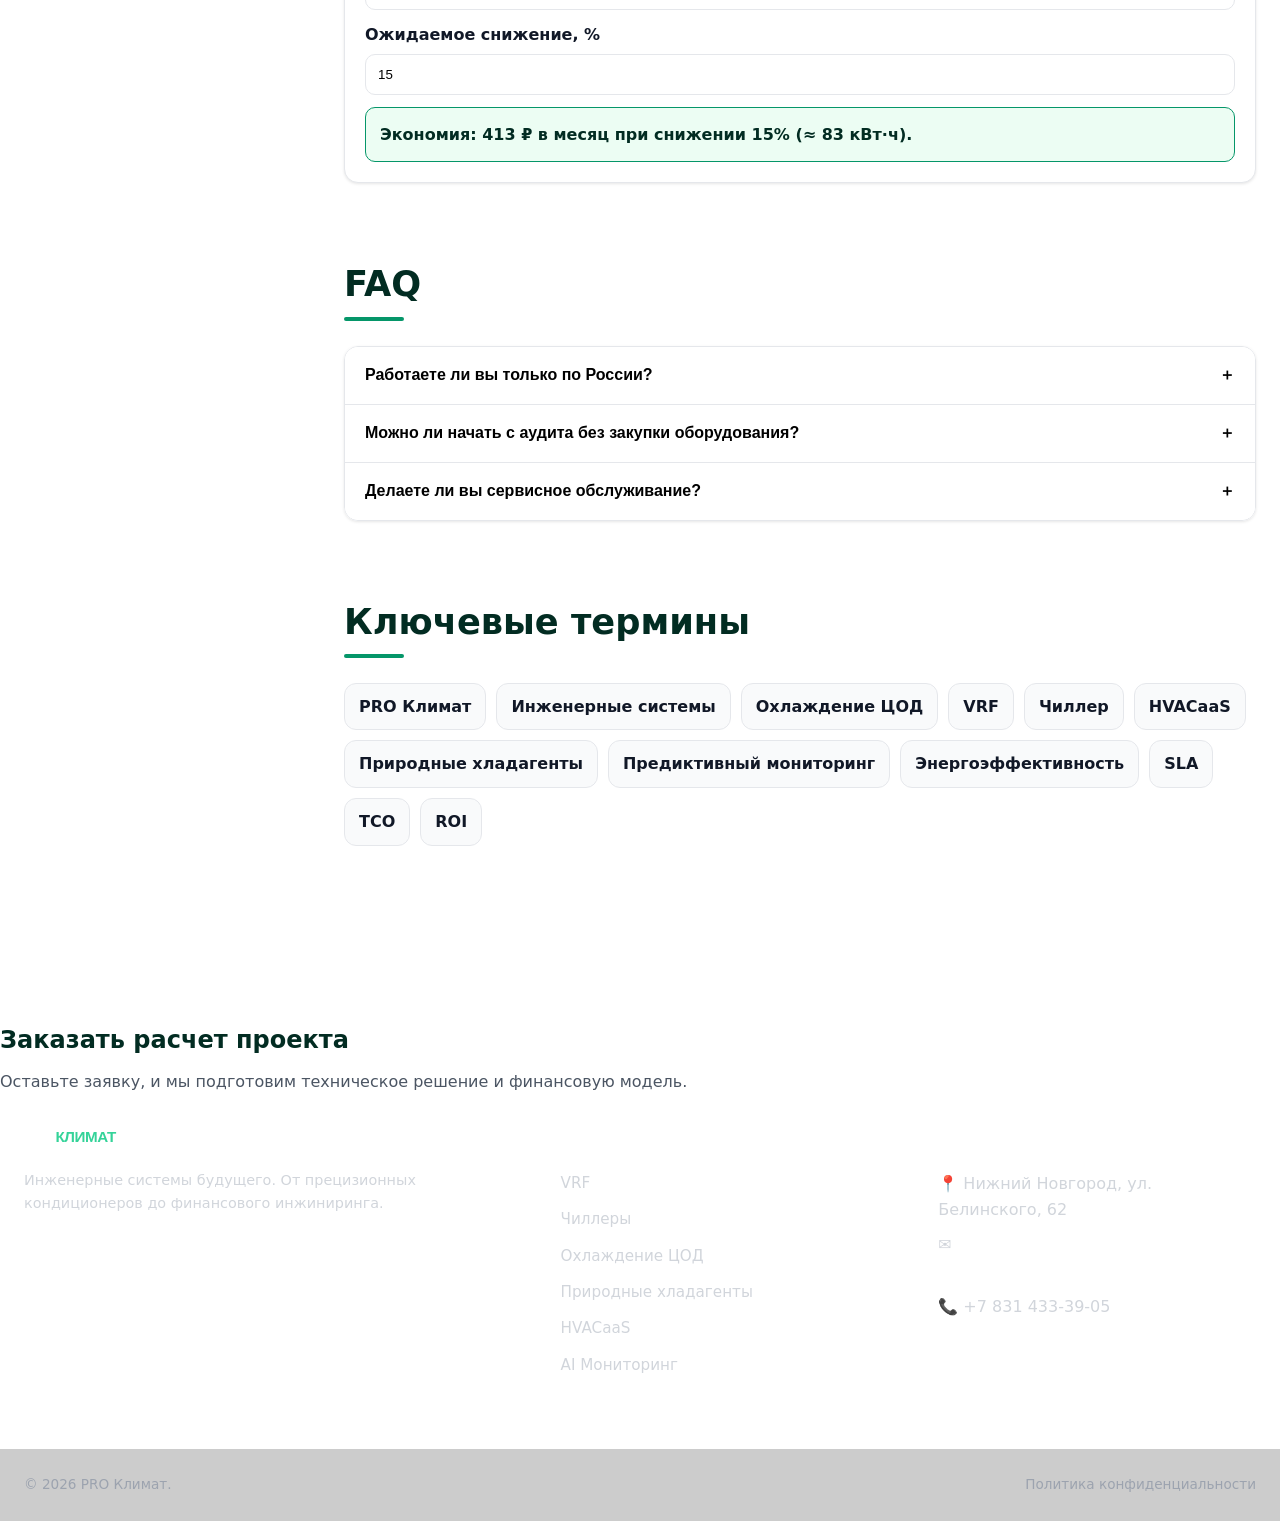
==== commit cb760ecb: "Align site pages with info content and summaries" ====
--- a/index.html
+++ b/index.html
@@ -7,13 +7,13 @@
     <meta name="description" content="Инженерная команда PRO Климат объединяет холод, автоматизацию и финансовые модели, чтобы переводить HVAC из затрат в активы.">
     <link rel="canonical" href="https://pro.master52.ru/index.html">
     <meta property="og:title" content="PRO Климат — Инженерные системы будущего">
-    <meta property="og:description" content="Энергоэффективное охлаждение, цифровая аналитика и сервисные модели HVACaaS от PRO Климат.">
+    <meta property="og:description" content="Инженерная команда PRO Климат объединяет холод, автоматизацию и финансовые модели, чтобы переводить HVAC из затрат в активы.">
     <meta property="og:type" content="website">
     <meta property="og:url" content="https://pro.master52.ru/index.html">
     <meta property="og:site_name" content="PRO Климат">
     <meta name="twitter:card" content="summary_large_image">
-    <meta name="twitter:title" content="PRO Климат — инженерные системы и аналитика">
-    <meta name="twitter:description" content="Проекты охлаждения ЦОД, VRF, чиллерные станции и мониторинг с прозрачной экономикой.">
+    <meta name="twitter:title" content="PRO Климат — инженерные системы будущего">
+    <meta name="twitter:description" content="Инженерная команда PRO Климат объединяет холод, автоматизацию и финансовые модели, чтобы переводить HVAC из затрат в активы.">
     <link rel="stylesheet" href="assets/css/site.css">
     <script type="application/ld+json">
     {
@@ -61,12 +61,12 @@
                     <div class="badge">Sustainable</div>
                 </div>
                 <h1 id="home-title" class="hero-title">Инженерные системы будущего</h1>
-                <p class="hero-desc">Мы объединяем физику холода и цифровую аналитику. Диагностика → моделирование → сервис, чтобы переводить HVAC из затрат в активы.</p>
+                <p class="hero-desc">Инженерная команда PRO Климат объединяет холод, автоматизацию и финансовые модели, чтобы переводить HVAC из затрат в активы.</p>
                 <div class="summary-grid" aria-label="Краткое резюме">
-                    <div class="summary-item">Энергоэффективное охлаждение и вентиляция</div>
-                    <div class="summary-item">IoT и аналитика для прогнозных сервисов</div>
-                    <div class="summary-item">ЦОД, VRF и чиллерные станции в одной архитектуре</div>
-                    <div class="summary-item">Прозрачные модели CAPEX / OPEX / HVACaaS</div>
+                    <div class="summary-item">Фокус на энергоэффективных системах охлаждения и вентиляции.</div>
+                    <div class="summary-item">Интеграция IoT и аналитики для прогнозных сервисов.</div>
+                    <div class="summary-item">Модульная архитектура проектов: ЦОД, VRF, чиллерные станции.</div>
+                    <div class="summary-item">Прозрачные модели владения: CAPEX, OPEX, HVACaaS.</div>
                 </div>
                 <div class="pill" style="margin:0 auto;">Нижний Новгород · Работаем по РФ</div>
             </div>
@@ -79,7 +79,10 @@
                         <div class="side-label">Разделы</div>
                         <div class="side-menu">
                             <a href="#solutions">Решения</a>
+                            <a href="#what">Что делаем</a>
+                            <a href="#who">Для кого</a>
                             <a href="#process">Как работаем</a>
+                            <a href="#deliverables">Доставляем</a>
                             <a href="#calculator">ROI-калькулятор</a>
                             <a href="#faq">FAQ</a>
                             <a href="#terms">Ключевые термины</a>
@@ -88,50 +91,82 @@
                     <div class="content">
                         <section aria-labelledby="solutions-title">
                             <h2 id="solutions-title">Решения PRO Климат</h2>
-                            <p>Проектируем, поставляем и сопровождаем инженерные системы: охлаждение дата-центров, экосистемы на природных хладагентах, VRF для офисов и гостиниц, чиллерные станции и сервисные модели HVACaaS.</p>
+                            <p>Мы проектируем, поставляем и сопровождаем инженерные системы: охлаждение дата-центров, экосистемы на природных хладагентах, VRF для офисов и гостиниц, чиллерные решения для промышленных объектов, а также сервисные модели «климат как услуга».</p>
                             <div class="grid-2">
                                 <a href="data-centre.html" class="card card-accent">
                                     <h4>🖥️ Охлаждение ЦОД</h4>
-                                    <p>PUE близкий к 1.0, Direct-to-Chip и иммерсия.</p>
+                                    <p>Охлаждение дата-центров с предсказуемой работой.</p>
                                 </a>
                                 <a href="monitoring.html" class="card card-accent">
                                     <h4>📊 AI Мониторинг</h4>
-                                    <p>Предиктивная аналитика и предупреждение аварий.</p>
+                                    <p>Интеграция IoT и аналитики для прогнозных сервисов.</p>
                                 </a>
                                 <a href="natural-refrigerant.html" class="card card-accent">
                                     <h4>🌿 Эко-холод</h4>
-                                    <p>CO₂ и аммиак — безопасность и эффективность.</p>
+                                    <p>Экосистемы на природных хладагентах.</p>
                                 </a>
                                 <a href="hvacaas.html" class="card card-accent">
                                     <h4>💼 HVACaaS</h4>
-                                    <p>Климат как услуга с прозрачной экономикой.</p>
+                                    <p>Сервисные модели «климат как услуга».</p>
                                 </a>
                                 <a href="vrf.html" class="card card-accent">
                                     <h4>🏢 VRF</h4>
-                                    <p>Зональный климат для офисов и гостиниц.</p>
+                                    <p>VRF для офисов и гостиниц.</p>
                                 </a>
                                 <a href="chiller.html" class="card card-accent">
                                     <h4>❄️ Чиллерные станции</h4>
-                                    <p>Резервирование и мониторинг промышленных контуров.</p>
-                                </a>
-                            </div>
+                                    <p>Чиллерные решения для промышленных объектов.</p>
+                                </a>
+                            </div>
+                        </section>
+
+                        <section id="what" aria-labelledby="what-title" class="reveal">
+                            <h2 id="what-title">Что мы делаем</h2>
+                            <p>Мы проектируем, поставляем и сопровождаем инженерные системы: охлаждение дата-центров, экосистемы на природных хладагентах, VRF для офисов и гостиниц, чиллерные решения для промышленных объектов, а также сервисные модели «климат как услуга».</p>
+                        </section>
+
+                        <section id="who" aria-labelledby="who-title" class="reveal">
+                            <h2 id="who-title">Для кого</h2>
+                            <p>Промышленные площадки, операторы ЦОД, девелоперы офисных и гостиничных объектов, розничные сети и инженеры, которым нужно предсказуемое охлаждение и понятная экономика проектов.</p>
                         </section>
 
                         <section id="process" aria-labelledby="process-title" class="reveal">
                             <h2 id="process-title">Как мы работаем</h2>
                             <div class="tab-buttons" role="tablist" aria-label="Этапы работы">
                                 <button role="tab" aria-selected="true" aria-controls="tab1" id="tab-btn-1">Диагностика</button>
-                                <button role="tab" aria-selected="false" aria-controls="tab2" id="tab-btn-2">Проект</button>
-                                <button role="tab" aria-selected="false" aria-controls="tab3" id="tab-btn-3">Сервис</button>
+                                <button role="tab" aria-selected="false" aria-controls="tab2" id="tab-btn-2">Моделирование</button>
+                                <button role="tab" aria-selected="false" aria-controls="tab3" id="tab-btn-3">Сопровождение</button>
                             </div>
                             <div id="tab1" class="tab-panel active" role="tabpanel" aria-labelledby="tab-btn-1">
-                                Снимаем данные существующих систем, проводим энергоаудит, собираем тепловые нагрузки и сценарии использования.
+                                Диагностика существующих систем → цифровой аудит данных → инженерное моделирование и подбор оборудования → внедрение с дистанционным мониторингом → обучение и сопровождение с SLA.
                             </div>
                             <div id="tab2" class="tab-panel" role="tabpanel" aria-labelledby="tab-btn-2">
-                                Моделируем трассировку, подбираем оборудование, готовим ТЗ, ведомость материалов и модели TCO/ROI.
+                                Инженерное моделирование и подбор оборудования → подготовка трасс и 3D-схем гидравлики → расчеты TCO/ROI.
                             </div>
                             <div id="tab3" class="tab-panel" role="tabpanel" aria-labelledby="tab-btn-3">
-                                Запускаем мониторинг, обучаем персонал и сопровождаем по SLA: регламенты, диагностика и дистанционная поддержка.
+                                Внедрение с дистанционным мониторингом → обучение и сопровождение с SLA → регламент обслуживания и дашборды мониторинга.
+                            </div>
+                        </section>
+
+                        <section id="deliverables" aria-labelledby="deliverables-title" class="reveal">
+                            <h2 id="deliverables-title">Что вы получаете</h2>
+                            <div class="grid-2">
+                                <div class="card">
+                                    <h4>Проектирование</h4>
+                                    <ul class="list-check">
+                                        <li><span class="icon-ok">✓</span><span>Техническое задание и энергоаудит.</span></li>
+                                        <li><span class="icon-ok">✓</span><span>3D-схемы трасс и гидравлики.</span></li>
+                                        <li><span class="icon-ok">✓</span><span>Подбор оборудования с расчетами.</span></li>
+                                    </ul>
+                                </div>
+                                <div class="card">
+                                    <h4>Экономика и сервис</h4>
+                                    <ul class="list-check">
+                                        <li><span class="icon-ok">✓</span><span>Модели TCO/ROI и понятные форматы владения.</span></li>
+                                        <li><span class="icon-ok">✓</span><span>Регламент обслуживания.</span></li>
+                                        <li><span class="icon-ok">✓</span><span>Дашборды мониторинга и обучение команды.</span></li>
+                                    </ul>
+                                </div>
                             </div>
                         </section>
 
@@ -169,8 +204,8 @@
 
                         <section id="terms" aria-labelledby="terms-title" class="reveal">
                             <h2 id="terms-title">Ключевые термины</h2>
-                            <p>Термины, которые мы используем в проектах и документации.</p>
                             <div class="key-terms">
+                                <span>PRO Климат</span>
                                 <span>Инженерные системы</span>
                                 <span>Охлаждение ЦОД</span>
                                 <span>VRF</span>
@@ -188,14 +223,6 @@
                 </div>
             </section>
 
-            <div class="dark-section reveal" style="text-align:center;">
-                <h2 style="margin-top:0;">Результаты в цифрах</h2>
-                <div class="grid-3" style="margin-top:40px;">
-                    <div><div class="vb-val">30%</div><p>Снижение простоев</p></div>
-                    <div><div class="vb-val" id="ebitda-num">5x</div><p>Рост отдачи от активов</p></div>
-                    <div><div class="vb-val">1.05</div><p>Целевой PUE</p></div>
-                </div>
-            </div>
         </div>
     </main>
 
@@ -203,7 +230,7 @@
     <div id="footer-inj"></div>
 
     <div class="sticky-cta" role="alert" aria-live="polite">
-        <span>Нужна консультация?</span>
+        <span>Начать с обследования и моделей TCO?</span>
         <button type="button" data-copy="+7 831 433-39-05">Скопировать телефон</button>
     </div>
 
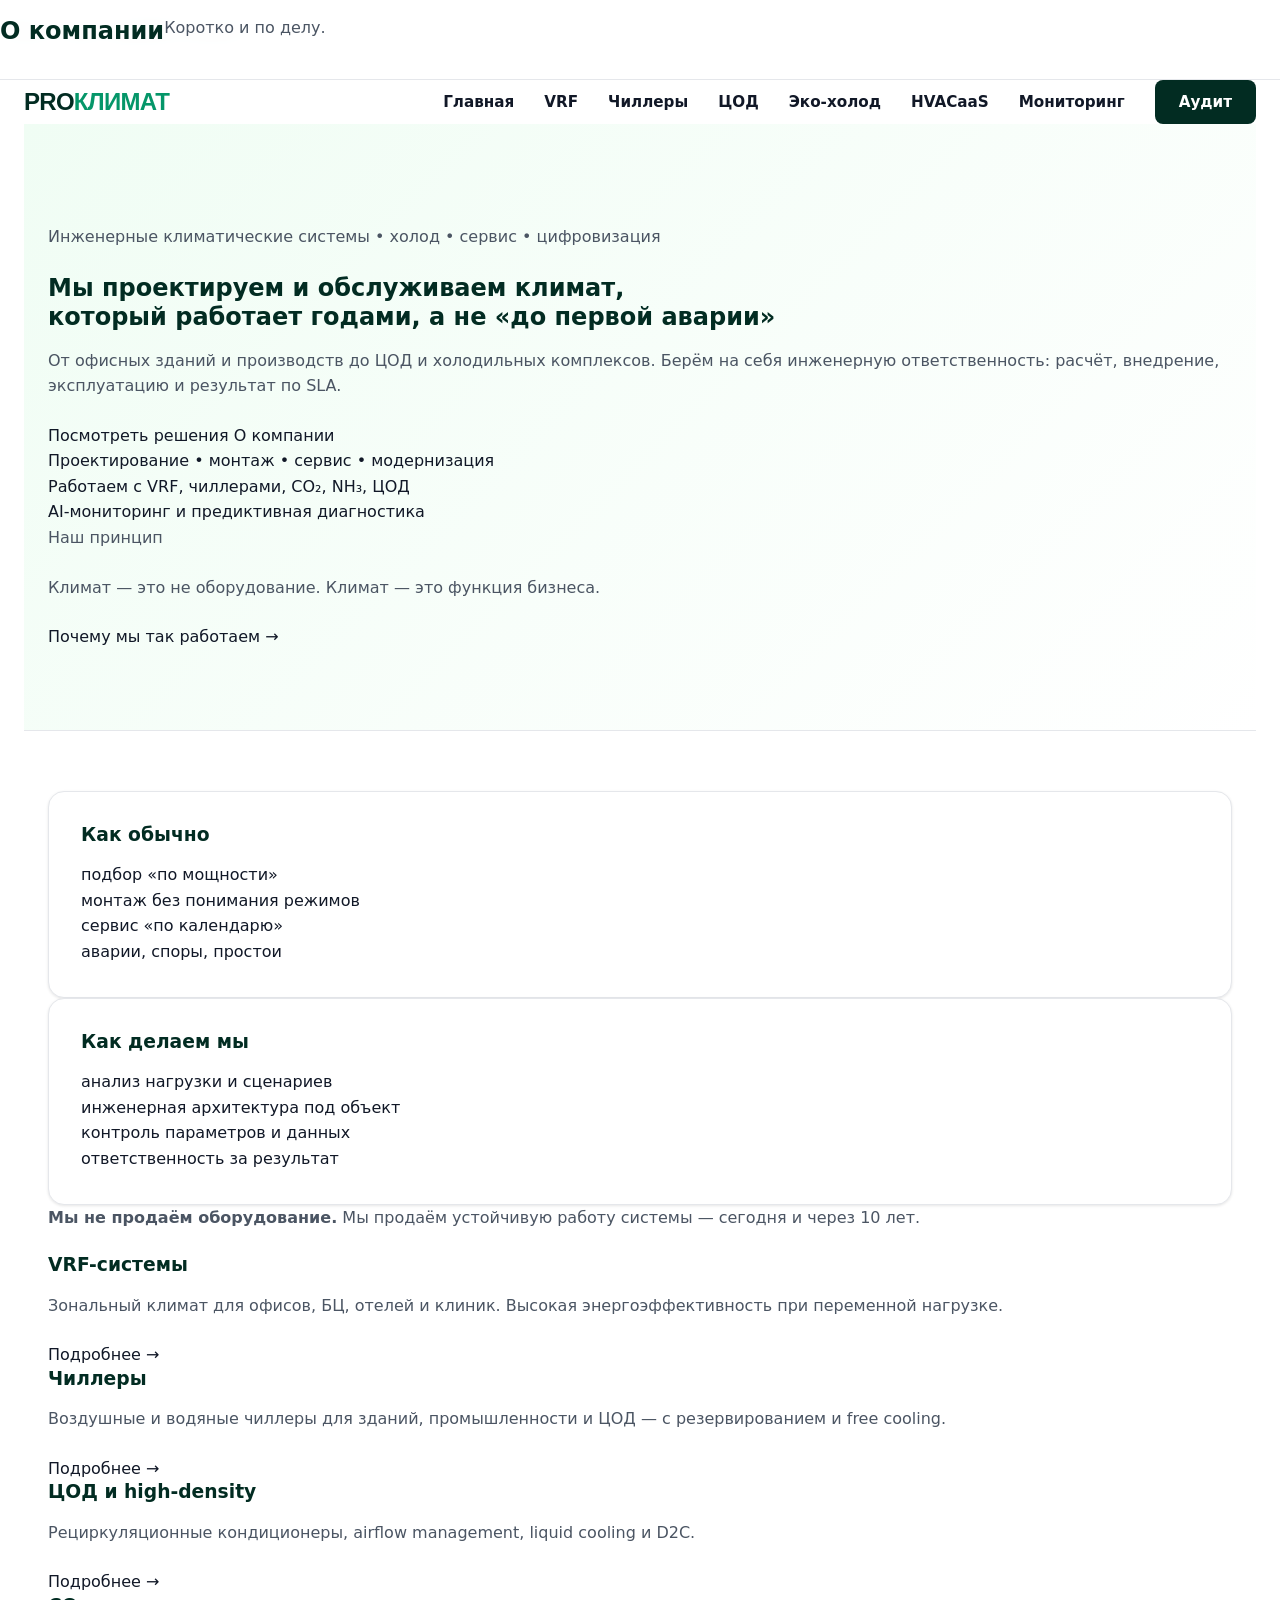
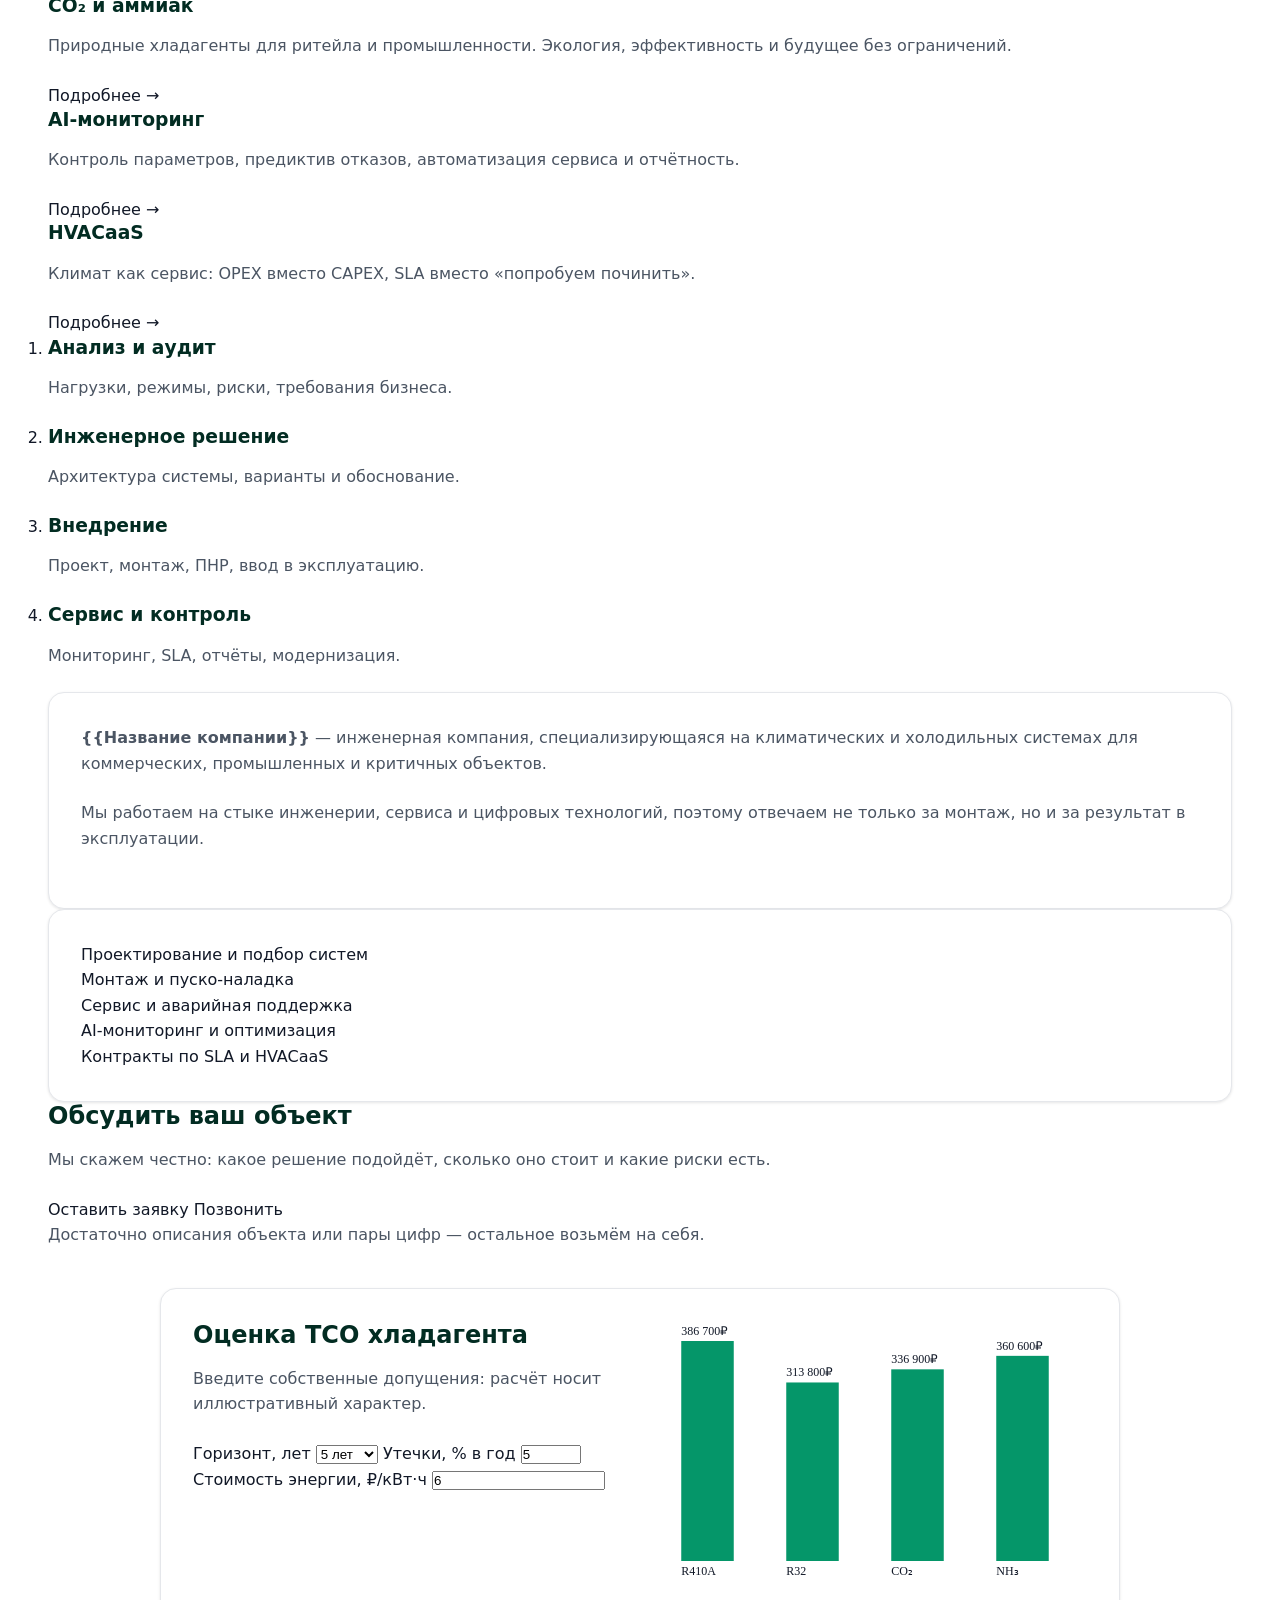
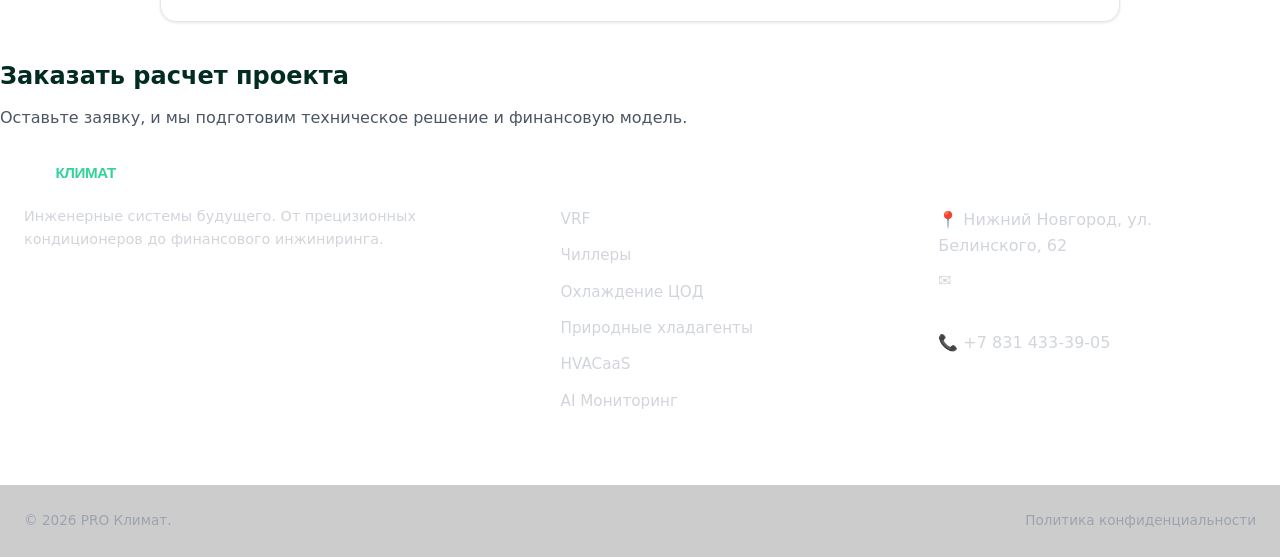
==== commit d1330322: "Load info-sourced content and add ownership charts" ====
--- a/index.html
+++ b/index.html
@@ -3,17 +3,17 @@
 <head>
     <meta charset="UTF-8">
     <meta name="viewport" content="width=device-width, initial-scale=1.0">
-    <title>PRO Климат — Инженерные системы будущего</title>
-    <meta name="description" content="Инженерная команда PRO Климат объединяет холод, автоматизацию и финансовые модели, чтобы переводить HVAC из затрат в активы.">
+    <title>PRO Климат — устойчивые инженерные климатические системы</title>
+    <meta name="description" content="Инженерные климатические системы: проектирование, монтаж, сервис и цифровой контроль для офисов, промышленности, ЦОД и холодоснабжения.">
     <link rel="canonical" href="https://pro.master52.ru/index.html">
-    <meta property="og:title" content="PRO Климат — Инженерные системы будущего">
-    <meta property="og:description" content="Инженерная команда PRO Климат объединяет холод, автоматизацию и финансовые модели, чтобы переводить HVAC из затрат в активы.">
+    <meta property="og:title" content="PRO Климат — устойчивые инженерные климатические системы">
+    <meta property="og:description" content="Инженерные климатические системы: проектирование, монтаж, сервис и цифровой контроль для офисов, промышленности, ЦОД и холодоснабжения.">
     <meta property="og:type" content="website">
     <meta property="og:url" content="https://pro.master52.ru/index.html">
     <meta property="og:site_name" content="PRO Климат">
     <meta name="twitter:card" content="summary_large_image">
-    <meta name="twitter:title" content="PRO Климат — инженерные системы будущего">
-    <meta name="twitter:description" content="Инженерная команда PRO Климат объединяет холод, автоматизацию и финансовые модели, чтобы переводить HVAC из затрат в активы.">
+    <meta name="twitter:title" content="PRO Климат — устойчивые инженерные климатические системы">
+    <meta name="twitter:description" content="Инженерные климатические системы: проектирование, монтаж, сервис и цифровой контроль для офисов, промышленности, ЦОД и холодоснабжения.">
     <link rel="stylesheet" href="assets/css/site.css">
     <script type="application/ld+json">
     {
@@ -54,197 +54,31 @@
     <div id="header-inj"></div>
 
     <main>
-        <section class="hero reveal" aria-labelledby="home-title">
-            <div class="container" style="text-align:center;">
-                <div class="badges" style="justify-content:center; margin-bottom: 20px;">
-                    <div class="badge">Engineering 4.0</div>
-                    <div class="badge">Sustainable</div>
+        <div class="container content-from-info" data-info="index"></div>
+        <section class="card" aria-labelledby="index-chart-title" style="margin:40px auto; max-width:960px;">
+            <div class="grid-2" data-chart>
+                <div>
+                    <h2 id="index-chart-title">Оценка TCO хладагента</h2>
+                    <p class="subhead">Введите собственные допущения: расчёт носит иллюстративный характер.</p>
+                    <label for="horizon-index">Горизонт, лет</label>
+                    <select id="horizon-index">
+                        <option value="5">5 лет</option>
+                        <option value="10">10 лет</option>
+                    </select>
+                    <label for="leak-index">Утечки, % в год</label>
+                    <input type="number" id="leak-index" data-leak min="0" max="25" step="0.5" value="5">
+                    <label for="price-index">Стоимость энергии, ₽/кВт·ч</label>
+                    <input type="number" id="price-index" data-price min="1" step="0.1" value="6">
                 </div>
-                <h1 id="home-title" class="hero-title">Инженерные системы будущего</h1>
-                <p class="hero-desc">Инженерная команда PRO Климат объединяет холод, автоматизацию и финансовые модели, чтобы переводить HVAC из затрат в активы.</p>
-                <div class="summary-grid" aria-label="Краткое резюме">
-                    <div class="summary-item">Фокус на энергоэффективных системах охлаждения и вентиляции.</div>
-                    <div class="summary-item">Интеграция IoT и аналитики для прогнозных сервисов.</div>
-                    <div class="summary-item">Модульная архитектура проектов: ЦОД, VRF, чиллерные станции.</div>
-                    <div class="summary-item">Прозрачные модели владения: CAPEX, OPEX, HVACaaS.</div>
+                <div style="align-self:center;">
+                    <canvas width="420" height="260" aria-label="Диаграмма TCO" role="img"></canvas>
                 </div>
-                <div class="pill" style="margin:0 auto;">Нижний Новгород · Работаем по РФ</div>
             </div>
         </section>
-
-        <div class="container content">
-            <section id="solutions" class="reveal">
-                <div class="layout">
-                    <aside class="sidebar" aria-label="Навигация по странице">
-                        <div class="side-label">Разделы</div>
-                        <div class="side-menu">
-                            <a href="#solutions">Решения</a>
-                            <a href="#what">Что делаем</a>
-                            <a href="#who">Для кого</a>
-                            <a href="#process">Как работаем</a>
-                            <a href="#deliverables">Доставляем</a>
-                            <a href="#calculator">ROI-калькулятор</a>
-                            <a href="#faq">FAQ</a>
-                            <a href="#terms">Ключевые термины</a>
-                        </div>
-                    </aside>
-                    <div class="content">
-                        <section aria-labelledby="solutions-title">
-                            <h2 id="solutions-title">Решения PRO Климат</h2>
-                            <p>Мы проектируем, поставляем и сопровождаем инженерные системы: охлаждение дата-центров, экосистемы на природных хладагентах, VRF для офисов и гостиниц, чиллерные решения для промышленных объектов, а также сервисные модели «климат как услуга».</p>
-                            <div class="grid-2">
-                                <a href="data-centre.html" class="card card-accent">
-                                    <h4>🖥️ Охлаждение ЦОД</h4>
-                                    <p>Охлаждение дата-центров с предсказуемой работой.</p>
-                                </a>
-                                <a href="monitoring.html" class="card card-accent">
-                                    <h4>📊 AI Мониторинг</h4>
-                                    <p>Интеграция IoT и аналитики для прогнозных сервисов.</p>
-                                </a>
-                                <a href="natural-refrigerant.html" class="card card-accent">
-                                    <h4>🌿 Эко-холод</h4>
-                                    <p>Экосистемы на природных хладагентах.</p>
-                                </a>
-                                <a href="hvacaas.html" class="card card-accent">
-                                    <h4>💼 HVACaaS</h4>
-                                    <p>Сервисные модели «климат как услуга».</p>
-                                </a>
-                                <a href="vrf.html" class="card card-accent">
-                                    <h4>🏢 VRF</h4>
-                                    <p>VRF для офисов и гостиниц.</p>
-                                </a>
-                                <a href="chiller.html" class="card card-accent">
-                                    <h4>❄️ Чиллерные станции</h4>
-                                    <p>Чиллерные решения для промышленных объектов.</p>
-                                </a>
-                            </div>
-                        </section>
-
-                        <section id="what" aria-labelledby="what-title" class="reveal">
-                            <h2 id="what-title">Что мы делаем</h2>
-                            <p>Мы проектируем, поставляем и сопровождаем инженерные системы: охлаждение дата-центров, экосистемы на природных хладагентах, VRF для офисов и гостиниц, чиллерные решения для промышленных объектов, а также сервисные модели «климат как услуга».</p>
-                        </section>
-
-                        <section id="who" aria-labelledby="who-title" class="reveal">
-                            <h2 id="who-title">Для кого</h2>
-                            <p>Промышленные площадки, операторы ЦОД, девелоперы офисных и гостиничных объектов, розничные сети и инженеры, которым нужно предсказуемое охлаждение и понятная экономика проектов.</p>
-                        </section>
-
-                        <section id="process" aria-labelledby="process-title" class="reveal">
-                            <h2 id="process-title">Как мы работаем</h2>
-                            <div class="tab-buttons" role="tablist" aria-label="Этапы работы">
-                                <button role="tab" aria-selected="true" aria-controls="tab1" id="tab-btn-1">Диагностика</button>
-                                <button role="tab" aria-selected="false" aria-controls="tab2" id="tab-btn-2">Моделирование</button>
-                                <button role="tab" aria-selected="false" aria-controls="tab3" id="tab-btn-3">Сопровождение</button>
-                            </div>
-                            <div id="tab1" class="tab-panel active" role="tabpanel" aria-labelledby="tab-btn-1">
-                                Диагностика существующих систем → цифровой аудит данных → инженерное моделирование и подбор оборудования → внедрение с дистанционным мониторингом → обучение и сопровождение с SLA.
-                            </div>
-                            <div id="tab2" class="tab-panel" role="tabpanel" aria-labelledby="tab-btn-2">
-                                Инженерное моделирование и подбор оборудования → подготовка трасс и 3D-схем гидравлики → расчеты TCO/ROI.
-                            </div>
-                            <div id="tab3" class="tab-panel" role="tabpanel" aria-labelledby="tab-btn-3">
-                                Внедрение с дистанционным мониторингом → обучение и сопровождение с SLA → регламент обслуживания и дашборды мониторинга.
-                            </div>
-                        </section>
-
-                        <section id="deliverables" aria-labelledby="deliverables-title" class="reveal">
-                            <h2 id="deliverables-title">Что вы получаете</h2>
-                            <div class="grid-2">
-                                <div class="card">
-                                    <h4>Проектирование</h4>
-                                    <ul class="list-check">
-                                        <li><span class="icon-ok">✓</span><span>Техническое задание и энергоаудит.</span></li>
-                                        <li><span class="icon-ok">✓</span><span>3D-схемы трасс и гидравлики.</span></li>
-                                        <li><span class="icon-ok">✓</span><span>Подбор оборудования с расчетами.</span></li>
-                                    </ul>
-                                </div>
-                                <div class="card">
-                                    <h4>Экономика и сервис</h4>
-                                    <ul class="list-check">
-                                        <li><span class="icon-ok">✓</span><span>Модели TCO/ROI и понятные форматы владения.</span></li>
-                                        <li><span class="icon-ok">✓</span><span>Регламент обслуживания.</span></li>
-                                        <li><span class="icon-ok">✓</span><span>Дашборды мониторинга и обучение команды.</span></li>
-                                    </ul>
-                                </div>
-                            </div>
-                        </section>
-
-                        <section id="calculator" aria-labelledby="calc-title" class="reveal">
-                            <h2 id="calc-title">Мини-калькулятор экономии</h2>
-                            <p>Введите параметры, чтобы оценить потенциальную экономию энергии после настройки автоматики и оптимизации режимов.</p>
-                            <div class="calc-card" data-calculator="home">
-                                <label for="area">Площадь, м²</label>
-                                <input id="area" type="number" min="50" value="500" inputmode="numeric">
-                                <label for="tariff">Тариф, ₽/кВт·ч</label>
-                                <input id="tariff" type="number" min="1" step="0.01" value="5" inputmode="decimal">
-                                <label for="saving">Ожидаемое снижение, %</label>
-                                <input id="saving" type="number" min="1" max="40" value="15" inputmode="numeric">
-                                <div class="calc-output" aria-live="polite">Результат появится после ввода параметров.</div>
-                            </div>
-                        </section>
-
-                        <section id="faq" aria-labelledby="faq-title" class="reveal">
-                            <h2 id="faq-title">FAQ</h2>
-                            <div class="accordion" data-accordion>
-                                <div class="accordion-item">
-                                    <button type="button" aria-expanded="false">Работаете ли вы только по России?<span class="icon">＋</span></button>
-                                    <div class="accordion-panel">Базируемся в Нижнем Новгороде и работаем по всей стране, поддерживаем проекты с удаленным мониторингом.</div>
-                                </div>
-                                <div class="accordion-item">
-                                    <button type="button" aria-expanded="false">Можно ли начать с аудита без закупки оборудования?<span class="icon">＋</span></button>
-                                    <div class="accordion-panel">Да, часто начинаем с обследования, моделей TCO и быстрых мер по регулировке режимов.</div>
-                                </div>
-                                <div class="accordion-item">
-                                    <button type="button" aria-expanded="false">Делаете ли вы сервисное обслуживание?<span class="icon">＋</span></button>
-                                    <div class="accordion-panel">Предоставляем сервисные контракты с регламентами, обучением и дистанционным контролем.</div>
-                                </div>
-                            </div>
-                        </section>
-
-                        <section id="terms" aria-labelledby="terms-title" class="reveal">
-                            <h2 id="terms-title">Ключевые термины</h2>
-                            <div class="key-terms">
-                                <span>PRO Климат</span>
-                                <span>Инженерные системы</span>
-                                <span>Охлаждение ЦОД</span>
-                                <span>VRF</span>
-                                <span>Чиллер</span>
-                                <span>HVACaaS</span>
-                                <span>Природные хладагенты</span>
-                                <span>Предиктивный мониторинг</span>
-                                <span>Энергоэффективность</span>
-                                <span>SLA</span>
-                                <span>TCO</span>
-                                <span>ROI</span>
-                            </div>
-                        </section>
-                    </div>
-                </div>
-            </section>
-
-        </div>
     </main>
 
     <div id="cta-inj"></div>
     <div id="footer-inj"></div>
-
-    <div class="sticky-cta" role="alert" aria-live="polite">
-        <span>Начать с обследования и моделей TCO?</span>
-        <button type="button" data-copy="+7 831 433-39-05">Скопировать телефон</button>
-    </div>
-
     <script src="assets/js/site.js" defer></script>
-    <script type="application/ld+json">
-    {
-      "@context": "https://schema.org",
-      "@type": "FAQPage",
-      "mainEntity": [
-        {"@type": "Question","name": "Работаете ли вы только по России?","acceptedAnswer":{"@type":"Answer","text":"Базируемся в Нижнем Новгороде и работаем по всей стране, поддерживаем проекты с удаленным мониторингом."}},
-        {"@type": "Question","name": "Можно ли начать с аудита без закупки оборудования?","acceptedAnswer":{"@type":"Answer","text":"Да, часто начинаем с обследования, моделей TCO и быстрых мер по регулировке режимов."}},
-        {"@type": "Question","name": "Делаете ли вы сервисное обслуживание?","acceptedAnswer":{"@type":"Answer","text":"Предоставляем сервисные контракты с регламентами, обучением и дистанционным контролем."}}
-      ]
-    }
-    </script>
 </body>
 </html>
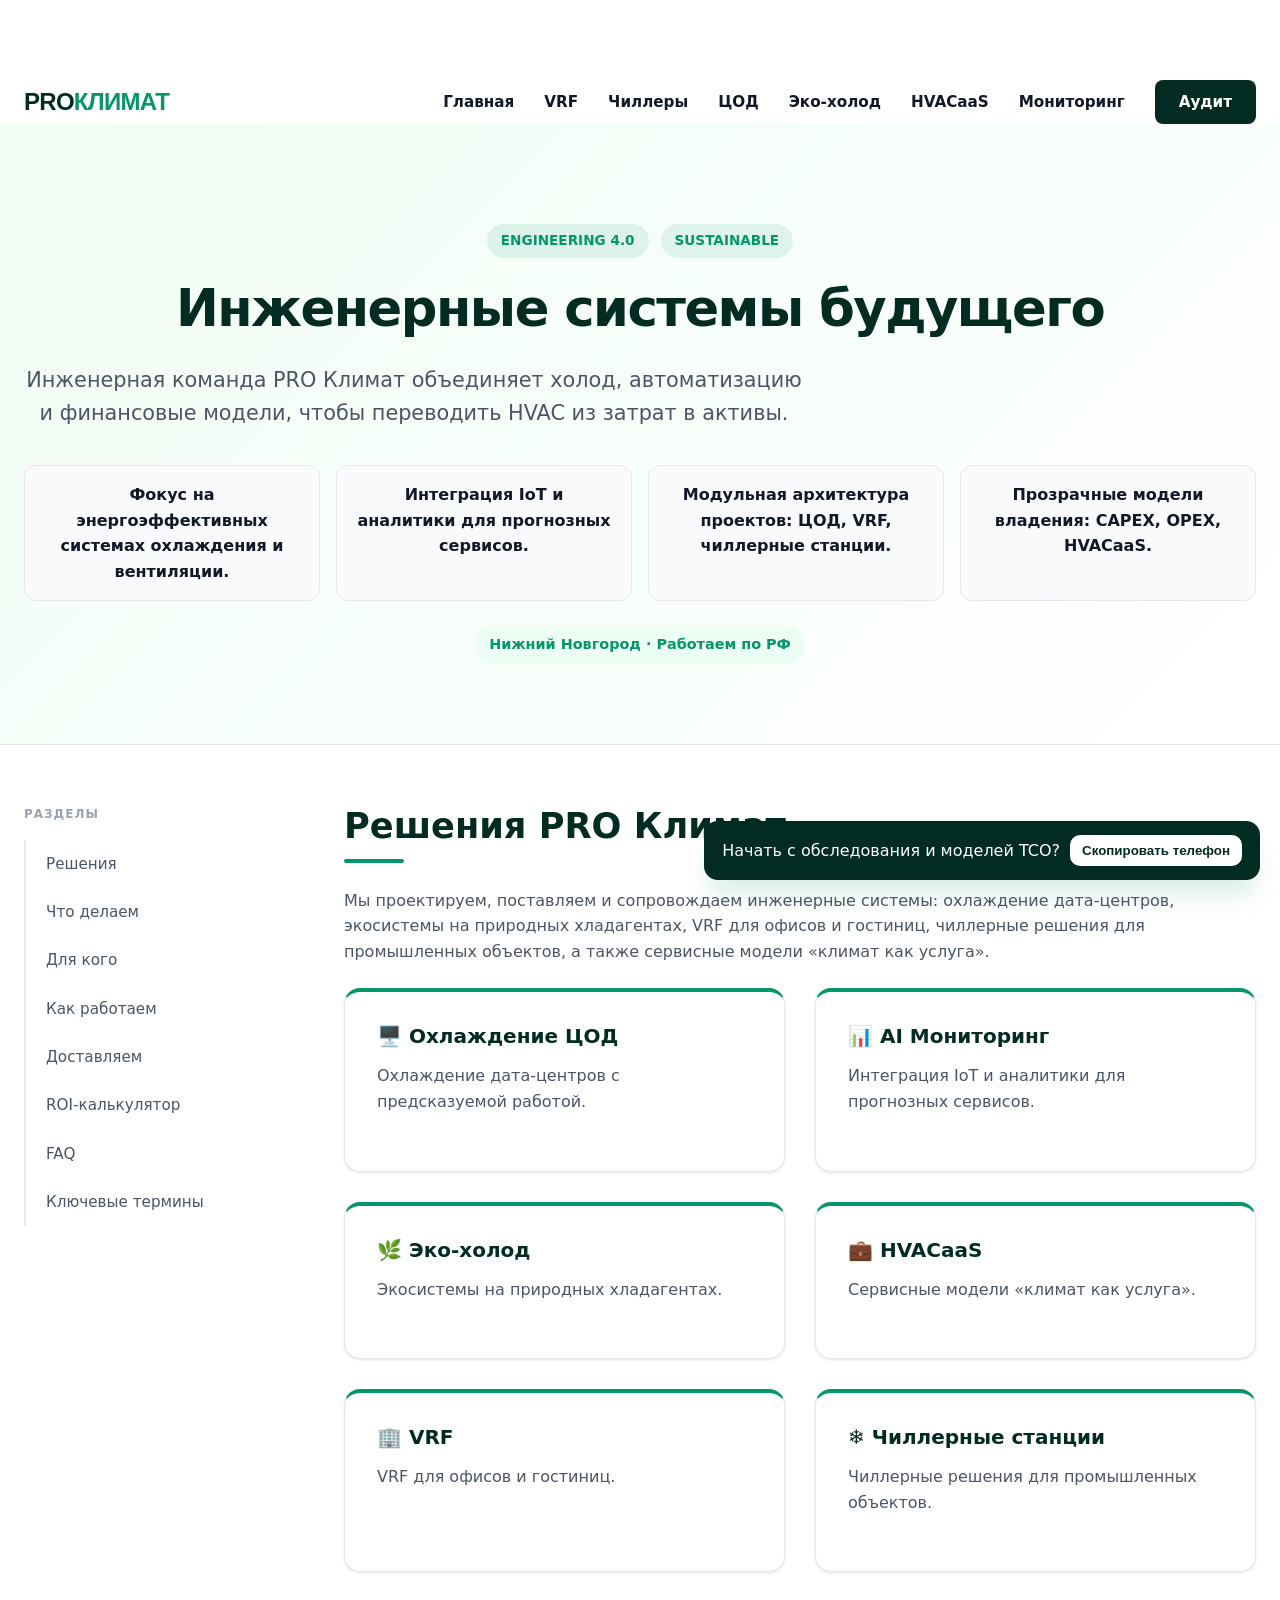
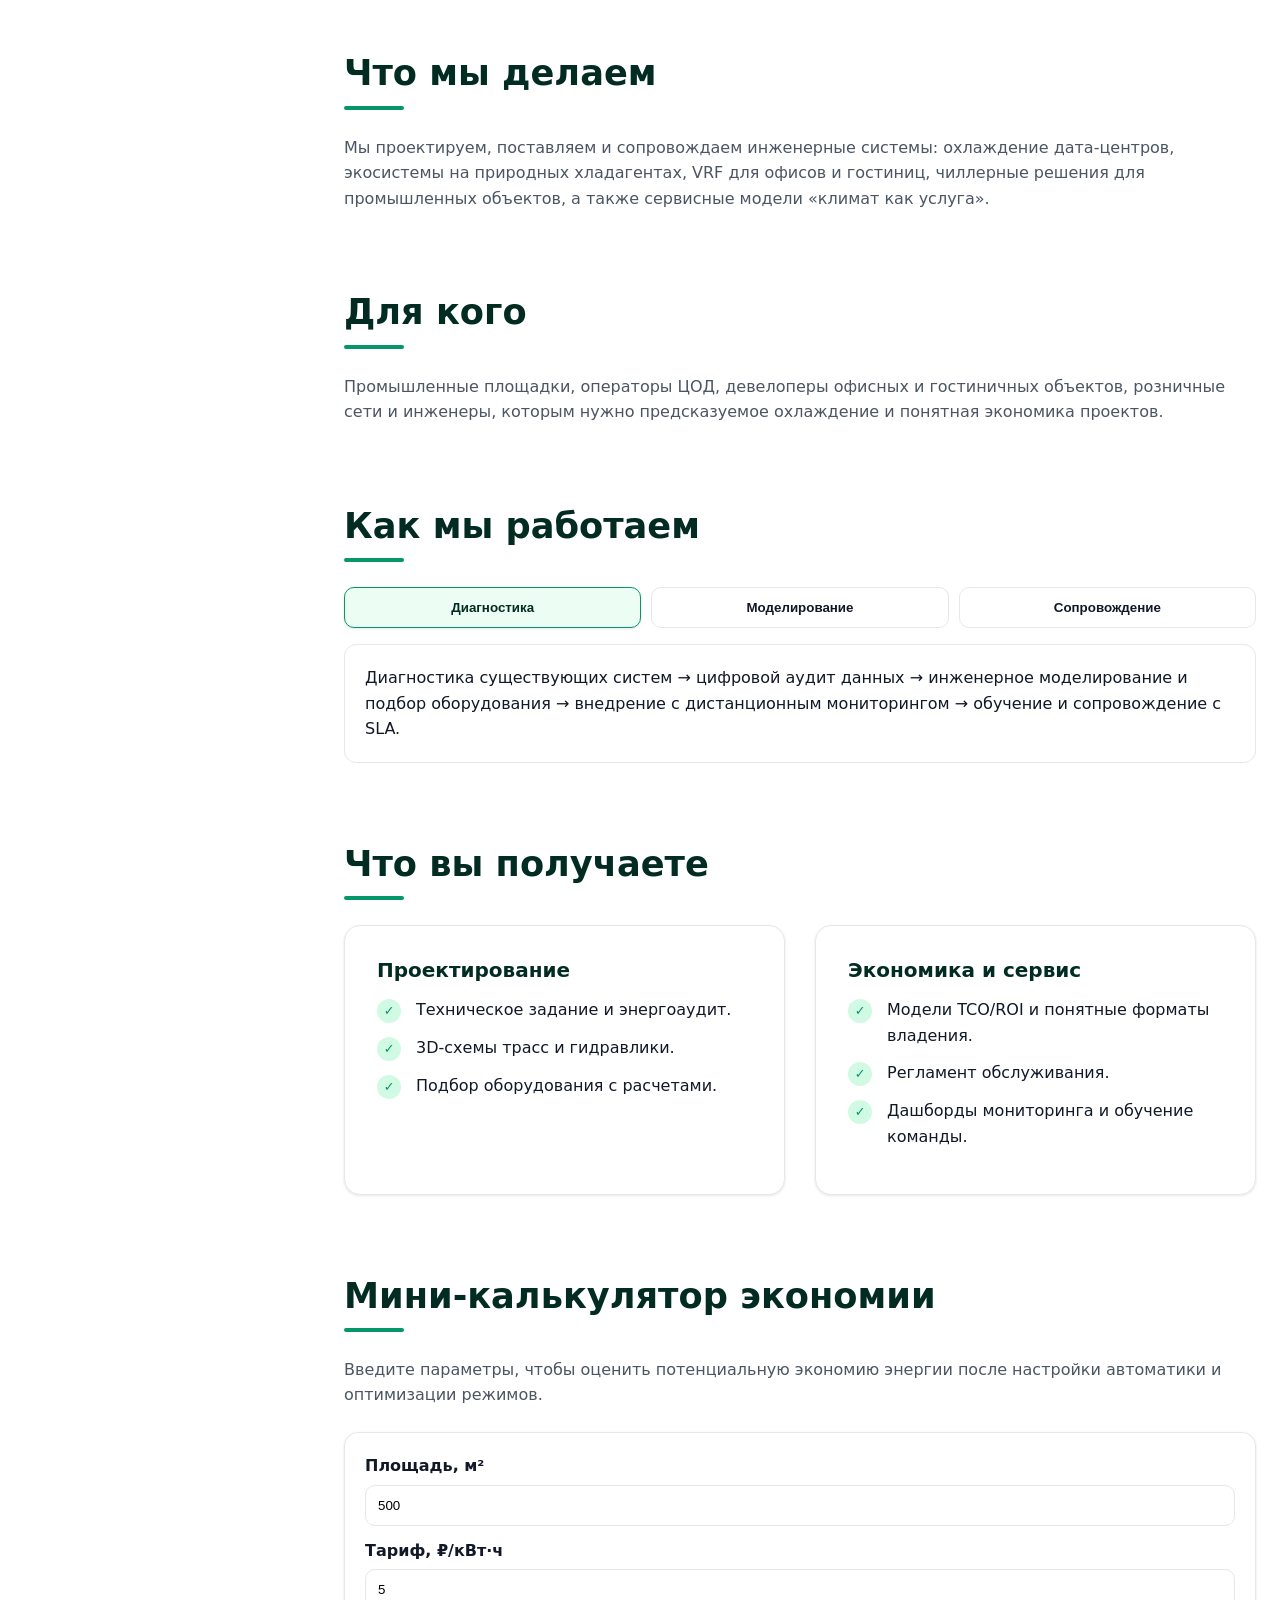
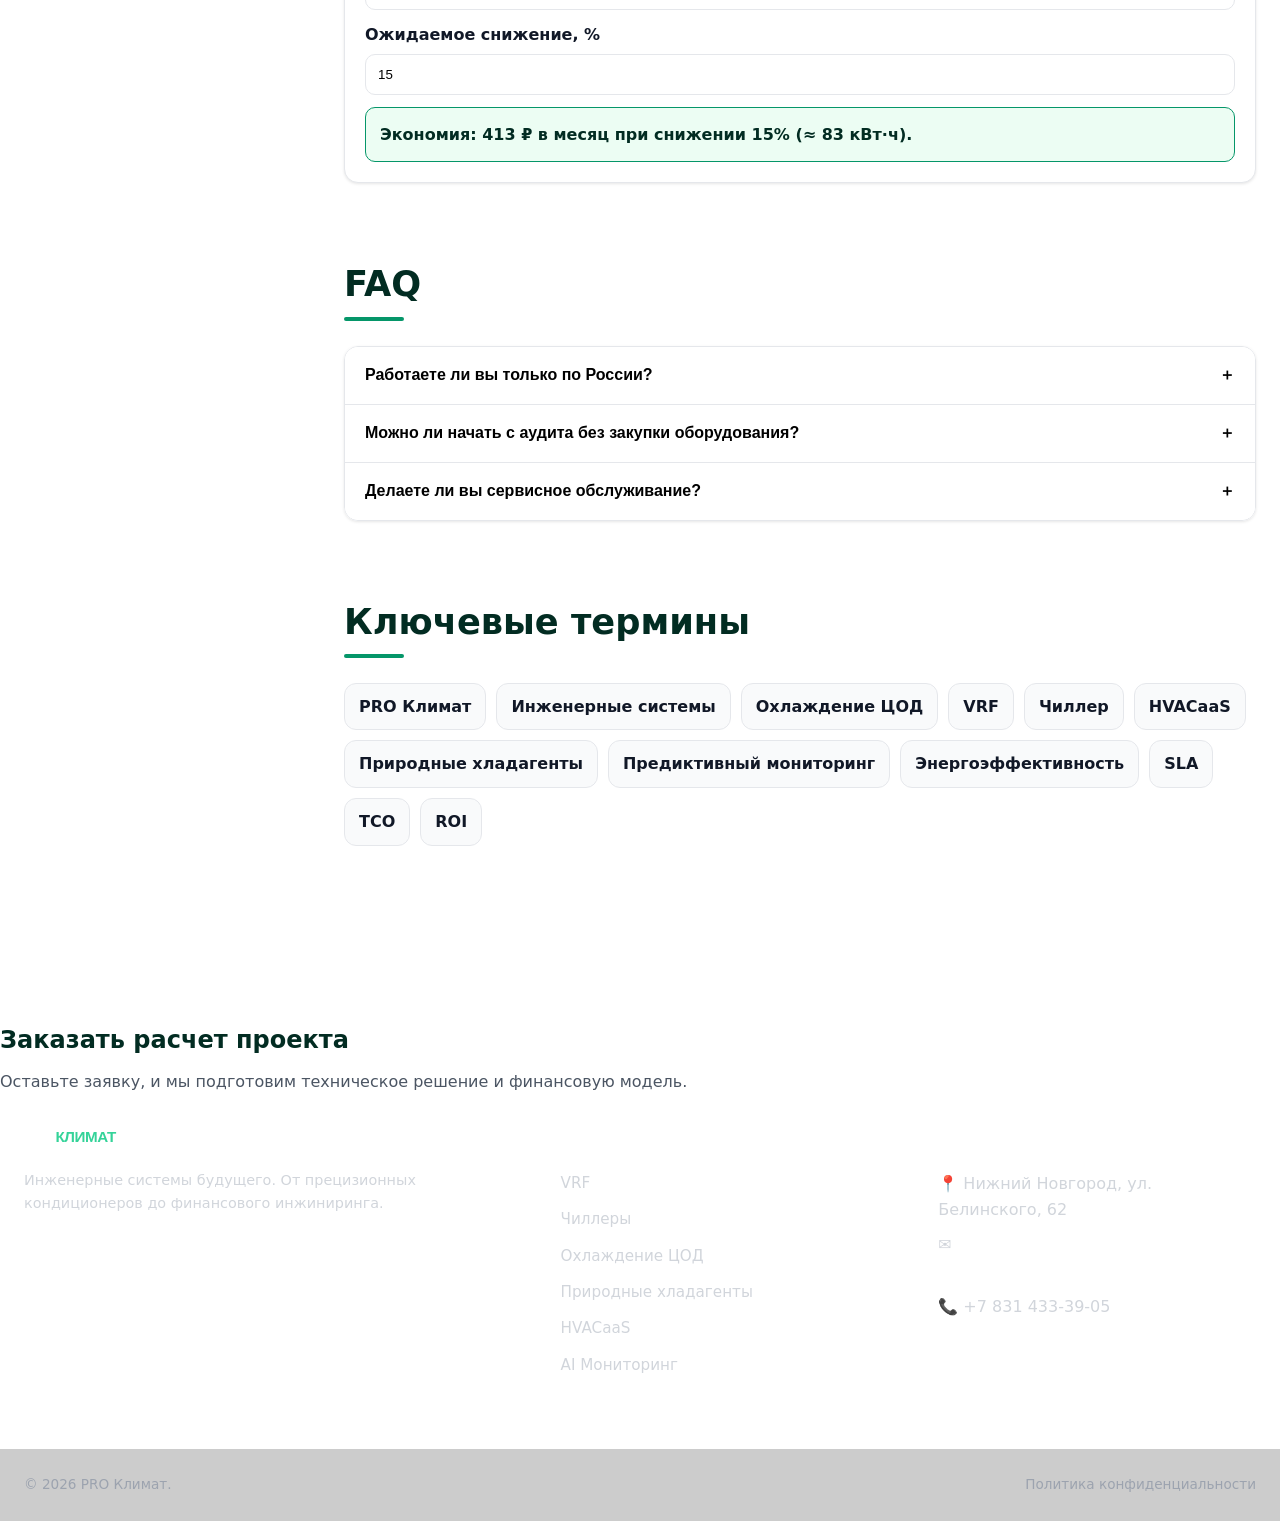
==== commit 17ad374e: "Merge 8207031172131a7df19eb08ad3cb582f5a51e314 into 6e1ad3514f84a89437bca75123f6a2e19bb063c8" ====
--- a/index.html
+++ b/index.html
@@ -3,17 +3,17 @@
 <head>
     <meta charset="UTF-8">
     <meta name="viewport" content="width=device-width, initial-scale=1.0">
-    <title>PRO Климат — устойчивые инженерные климатические системы</title>
-    <meta name="description" content="Инженерные климатические системы: проектирование, монтаж, сервис и цифровой контроль для офисов, промышленности, ЦОД и холодоснабжения.">
+    <title>PRO Климат — Инженерные системы будущего</title>
+    <meta name="description" content="Инженерная команда PRO Климат объединяет холод, автоматизацию и финансовые модели, чтобы переводить HVAC из затрат в активы.">
     <link rel="canonical" href="https://pro.master52.ru/index.html">
-    <meta property="og:title" content="PRO Климат — устойчивые инженерные климатические системы">
-    <meta property="og:description" content="Инженерные климатические системы: проектирование, монтаж, сервис и цифровой контроль для офисов, промышленности, ЦОД и холодоснабжения.">
+    <meta property="og:title" content="PRO Климат — Инженерные системы будущего">
+    <meta property="og:description" content="Инженерная команда PRO Климат объединяет холод, автоматизацию и финансовые модели, чтобы переводить HVAC из затрат в активы.">
     <meta property="og:type" content="website">
     <meta property="og:url" content="https://pro.master52.ru/index.html">
     <meta property="og:site_name" content="PRO Климат">
     <meta name="twitter:card" content="summary_large_image">
-    <meta name="twitter:title" content="PRO Климат — устойчивые инженерные климатические системы">
-    <meta name="twitter:description" content="Инженерные климатические системы: проектирование, монтаж, сервис и цифровой контроль для офисов, промышленности, ЦОД и холодоснабжения.">
+    <meta name="twitter:title" content="PRO Климат — инженерные системы будущего">
+    <meta name="twitter:description" content="Инженерная команда PRO Климат объединяет холод, автоматизацию и финансовые модели, чтобы переводить HVAC из затрат в активы.">
     <link rel="stylesheet" href="assets/css/site.css">
     <script type="application/ld+json">
     {
@@ -54,31 +54,197 @@
     <div id="header-inj"></div>
 
     <main>
-        <div class="container content-from-info" data-info="index"></div>
-        <section class="card" aria-labelledby="index-chart-title" style="margin:40px auto; max-width:960px;">
-            <div class="grid-2" data-chart>
-                <div>
-                    <h2 id="index-chart-title">Оценка TCO хладагента</h2>
-                    <p class="subhead">Введите собственные допущения: расчёт носит иллюстративный характер.</p>
-                    <label for="horizon-index">Горизонт, лет</label>
-                    <select id="horizon-index">
-                        <option value="5">5 лет</option>
-                        <option value="10">10 лет</option>
-                    </select>
-                    <label for="leak-index">Утечки, % в год</label>
-                    <input type="number" id="leak-index" data-leak min="0" max="25" step="0.5" value="5">
-                    <label for="price-index">Стоимость энергии, ₽/кВт·ч</label>
-                    <input type="number" id="price-index" data-price min="1" step="0.1" value="6">
+        <section class="hero reveal" aria-labelledby="home-title">
+            <div class="container" style="text-align:center;">
+                <div class="badges" style="justify-content:center; margin-bottom: 20px;">
+                    <div class="badge">Engineering 4.0</div>
+                    <div class="badge">Sustainable</div>
                 </div>
-                <div style="align-self:center;">
-                    <canvas width="420" height="260" aria-label="Диаграмма TCO" role="img"></canvas>
+                <h1 id="home-title" class="hero-title">Инженерные системы будущего</h1>
+                <p class="hero-desc">Инженерная команда PRO Климат объединяет холод, автоматизацию и финансовые модели, чтобы переводить HVAC из затрат в активы.</p>
+                <div class="summary-grid" aria-label="Краткое резюме">
+                    <div class="summary-item">Фокус на энергоэффективных системах охлаждения и вентиляции.</div>
+                    <div class="summary-item">Интеграция IoT и аналитики для прогнозных сервисов.</div>
+                    <div class="summary-item">Модульная архитектура проектов: ЦОД, VRF, чиллерные станции.</div>
+                    <div class="summary-item">Прозрачные модели владения: CAPEX, OPEX, HVACaaS.</div>
                 </div>
+                <div class="pill" style="margin:0 auto;">Нижний Новгород · Работаем по РФ</div>
             </div>
         </section>
+
+        <div class="container content">
+            <section id="solutions" class="reveal">
+                <div class="layout">
+                    <aside class="sidebar" aria-label="Навигация по странице">
+                        <div class="side-label">Разделы</div>
+                        <div class="side-menu">
+                            <a href="#solutions">Решения</a>
+                            <a href="#what">Что делаем</a>
+                            <a href="#who">Для кого</a>
+                            <a href="#process">Как работаем</a>
+                            <a href="#deliverables">Доставляем</a>
+                            <a href="#calculator">ROI-калькулятор</a>
+                            <a href="#faq">FAQ</a>
+                            <a href="#terms">Ключевые термины</a>
+                        </div>
+                    </aside>
+                    <div class="content">
+                        <section aria-labelledby="solutions-title">
+                            <h2 id="solutions-title">Решения PRO Климат</h2>
+                            <p>Мы проектируем, поставляем и сопровождаем инженерные системы: охлаждение дата-центров, экосистемы на природных хладагентах, VRF для офисов и гостиниц, чиллерные решения для промышленных объектов, а также сервисные модели «климат как услуга».</p>
+                            <div class="grid-2">
+                                <a href="data-centre.html" class="card card-accent">
+                                    <h4>🖥️ Охлаждение ЦОД</h4>
+                                    <p>Охлаждение дата-центров с предсказуемой работой.</p>
+                                </a>
+                                <a href="monitoring.html" class="card card-accent">
+                                    <h4>📊 AI Мониторинг</h4>
+                                    <p>Интеграция IoT и аналитики для прогнозных сервисов.</p>
+                                </a>
+                                <a href="natural-refrigerant.html" class="card card-accent">
+                                    <h4>🌿 Эко-холод</h4>
+                                    <p>Экосистемы на природных хладагентах.</p>
+                                </a>
+                                <a href="hvacaas.html" class="card card-accent">
+                                    <h4>💼 HVACaaS</h4>
+                                    <p>Сервисные модели «климат как услуга».</p>
+                                </a>
+                                <a href="vrf.html" class="card card-accent">
+                                    <h4>🏢 VRF</h4>
+                                    <p>VRF для офисов и гостиниц.</p>
+                                </a>
+                                <a href="chiller.html" class="card card-accent">
+                                    <h4>❄️ Чиллерные станции</h4>
+                                    <p>Чиллерные решения для промышленных объектов.</p>
+                                </a>
+                            </div>
+                        </section>
+
+                        <section id="what" aria-labelledby="what-title" class="reveal">
+                            <h2 id="what-title">Что мы делаем</h2>
+                            <p>Мы проектируем, поставляем и сопровождаем инженерные системы: охлаждение дата-центров, экосистемы на природных хладагентах, VRF для офисов и гостиниц, чиллерные решения для промышленных объектов, а также сервисные модели «климат как услуга».</p>
+                        </section>
+
+                        <section id="who" aria-labelledby="who-title" class="reveal">
+                            <h2 id="who-title">Для кого</h2>
+                            <p>Промышленные площадки, операторы ЦОД, девелоперы офисных и гостиничных объектов, розничные сети и инженеры, которым нужно предсказуемое охлаждение и понятная экономика проектов.</p>
+                        </section>
+
+                        <section id="process" aria-labelledby="process-title" class="reveal">
+                            <h2 id="process-title">Как мы работаем</h2>
+                            <div class="tab-buttons" role="tablist" aria-label="Этапы работы">
+                                <button role="tab" aria-selected="true" aria-controls="tab1" id="tab-btn-1">Диагностика</button>
+                                <button role="tab" aria-selected="false" aria-controls="tab2" id="tab-btn-2">Моделирование</button>
+                                <button role="tab" aria-selected="false" aria-controls="tab3" id="tab-btn-3">Сопровождение</button>
+                            </div>
+                            <div id="tab1" class="tab-panel active" role="tabpanel" aria-labelledby="tab-btn-1">
+                                Диагностика существующих систем → цифровой аудит данных → инженерное моделирование и подбор оборудования → внедрение с дистанционным мониторингом → обучение и сопровождение с SLA.
+                            </div>
+                            <div id="tab2" class="tab-panel" role="tabpanel" aria-labelledby="tab-btn-2">
+                                Инженерное моделирование и подбор оборудования → подготовка трасс и 3D-схем гидравлики → расчеты TCO/ROI.
+                            </div>
+                            <div id="tab3" class="tab-panel" role="tabpanel" aria-labelledby="tab-btn-3">
+                                Внедрение с дистанционным мониторингом → обучение и сопровождение с SLA → регламент обслуживания и дашборды мониторинга.
+                            </div>
+                        </section>
+
+                        <section id="deliverables" aria-labelledby="deliverables-title" class="reveal">
+                            <h2 id="deliverables-title">Что вы получаете</h2>
+                            <div class="grid-2">
+                                <div class="card">
+                                    <h4>Проектирование</h4>
+                                    <ul class="list-check">
+                                        <li><span class="icon-ok">✓</span><span>Техническое задание и энергоаудит.</span></li>
+                                        <li><span class="icon-ok">✓</span><span>3D-схемы трасс и гидравлики.</span></li>
+                                        <li><span class="icon-ok">✓</span><span>Подбор оборудования с расчетами.</span></li>
+                                    </ul>
+                                </div>
+                                <div class="card">
+                                    <h4>Экономика и сервис</h4>
+                                    <ul class="list-check">
+                                        <li><span class="icon-ok">✓</span><span>Модели TCO/ROI и понятные форматы владения.</span></li>
+                                        <li><span class="icon-ok">✓</span><span>Регламент обслуживания.</span></li>
+                                        <li><span class="icon-ok">✓</span><span>Дашборды мониторинга и обучение команды.</span></li>
+                                    </ul>
+                                </div>
+                            </div>
+                        </section>
+
+                        <section id="calculator" aria-labelledby="calc-title" class="reveal">
+                            <h2 id="calc-title">Мини-калькулятор экономии</h2>
+                            <p>Введите параметры, чтобы оценить потенциальную экономию энергии после настройки автоматики и оптимизации режимов.</p>
+                            <div class="calc-card" data-calculator="home">
+                                <label for="area">Площадь, м²</label>
+                                <input id="area" type="number" min="50" value="500" inputmode="numeric">
+                                <label for="tariff">Тариф, ₽/кВт·ч</label>
+                                <input id="tariff" type="number" min="1" step="0.01" value="5" inputmode="decimal">
+                                <label for="saving">Ожидаемое снижение, %</label>
+                                <input id="saving" type="number" min="1" max="40" value="15" inputmode="numeric">
+                                <div class="calc-output" aria-live="polite">Результат появится после ввода параметров.</div>
+                            </div>
+                        </section>
+
+                        <section id="faq" aria-labelledby="faq-title" class="reveal">
+                            <h2 id="faq-title">FAQ</h2>
+                            <div class="accordion" data-accordion>
+                                <div class="accordion-item">
+                                    <button type="button" aria-expanded="false">Работаете ли вы только по России?<span class="icon">＋</span></button>
+                                    <div class="accordion-panel">Базируемся в Нижнем Новгороде и работаем по всей стране, поддерживаем проекты с удаленным мониторингом.</div>
+                                </div>
+                                <div class="accordion-item">
+                                    <button type="button" aria-expanded="false">Можно ли начать с аудита без закупки оборудования?<span class="icon">＋</span></button>
+                                    <div class="accordion-panel">Да, часто начинаем с обследования, моделей TCO и быстрых мер по регулировке режимов.</div>
+                                </div>
+                                <div class="accordion-item">
+                                    <button type="button" aria-expanded="false">Делаете ли вы сервисное обслуживание?<span class="icon">＋</span></button>
+                                    <div class="accordion-panel">Предоставляем сервисные контракты с регламентами, обучением и дистанционным контролем.</div>
+                                </div>
+                            </div>
+                        </section>
+
+                        <section id="terms" aria-labelledby="terms-title" class="reveal">
+                            <h2 id="terms-title">Ключевые термины</h2>
+                            <div class="key-terms">
+                                <span>PRO Климат</span>
+                                <span>Инженерные системы</span>
+                                <span>Охлаждение ЦОД</span>
+                                <span>VRF</span>
+                                <span>Чиллер</span>
+                                <span>HVACaaS</span>
+                                <span>Природные хладагенты</span>
+                                <span>Предиктивный мониторинг</span>
+                                <span>Энергоэффективность</span>
+                                <span>SLA</span>
+                                <span>TCO</span>
+                                <span>ROI</span>
+                            </div>
+                        </section>
+                    </div>
+                </div>
+            </section>
+
+        </div>
     </main>
 
     <div id="cta-inj"></div>
     <div id="footer-inj"></div>
+
+    <div class="sticky-cta" role="alert" aria-live="polite">
+        <span>Начать с обследования и моделей TCO?</span>
+        <button type="button" data-copy="+7 831 433-39-05">Скопировать телефон</button>
+    </div>
+
     <script src="assets/js/site.js" defer></script>
+    <script type="application/ld+json">
+    {
+      "@context": "https://schema.org",
+      "@type": "FAQPage",
+      "mainEntity": [
+        {"@type": "Question","name": "Работаете ли вы только по России?","acceptedAnswer":{"@type":"Answer","text":"Базируемся в Нижнем Новгороде и работаем по всей стране, поддерживаем проекты с удаленным мониторингом."}},
+        {"@type": "Question","name": "Можно ли начать с аудита без закупки оборудования?","acceptedAnswer":{"@type":"Answer","text":"Да, часто начинаем с обследования, моделей TCO и быстрых мер по регулировке режимов."}},
+        {"@type": "Question","name": "Делаете ли вы сервисное обслуживание?","acceptedAnswer":{"@type":"Answer","text":"Предоставляем сервисные контракты с регламентами, обучением и дистанционным контролем."}}
+      ]
+    }
+    </script>
 </body>
 </html>
